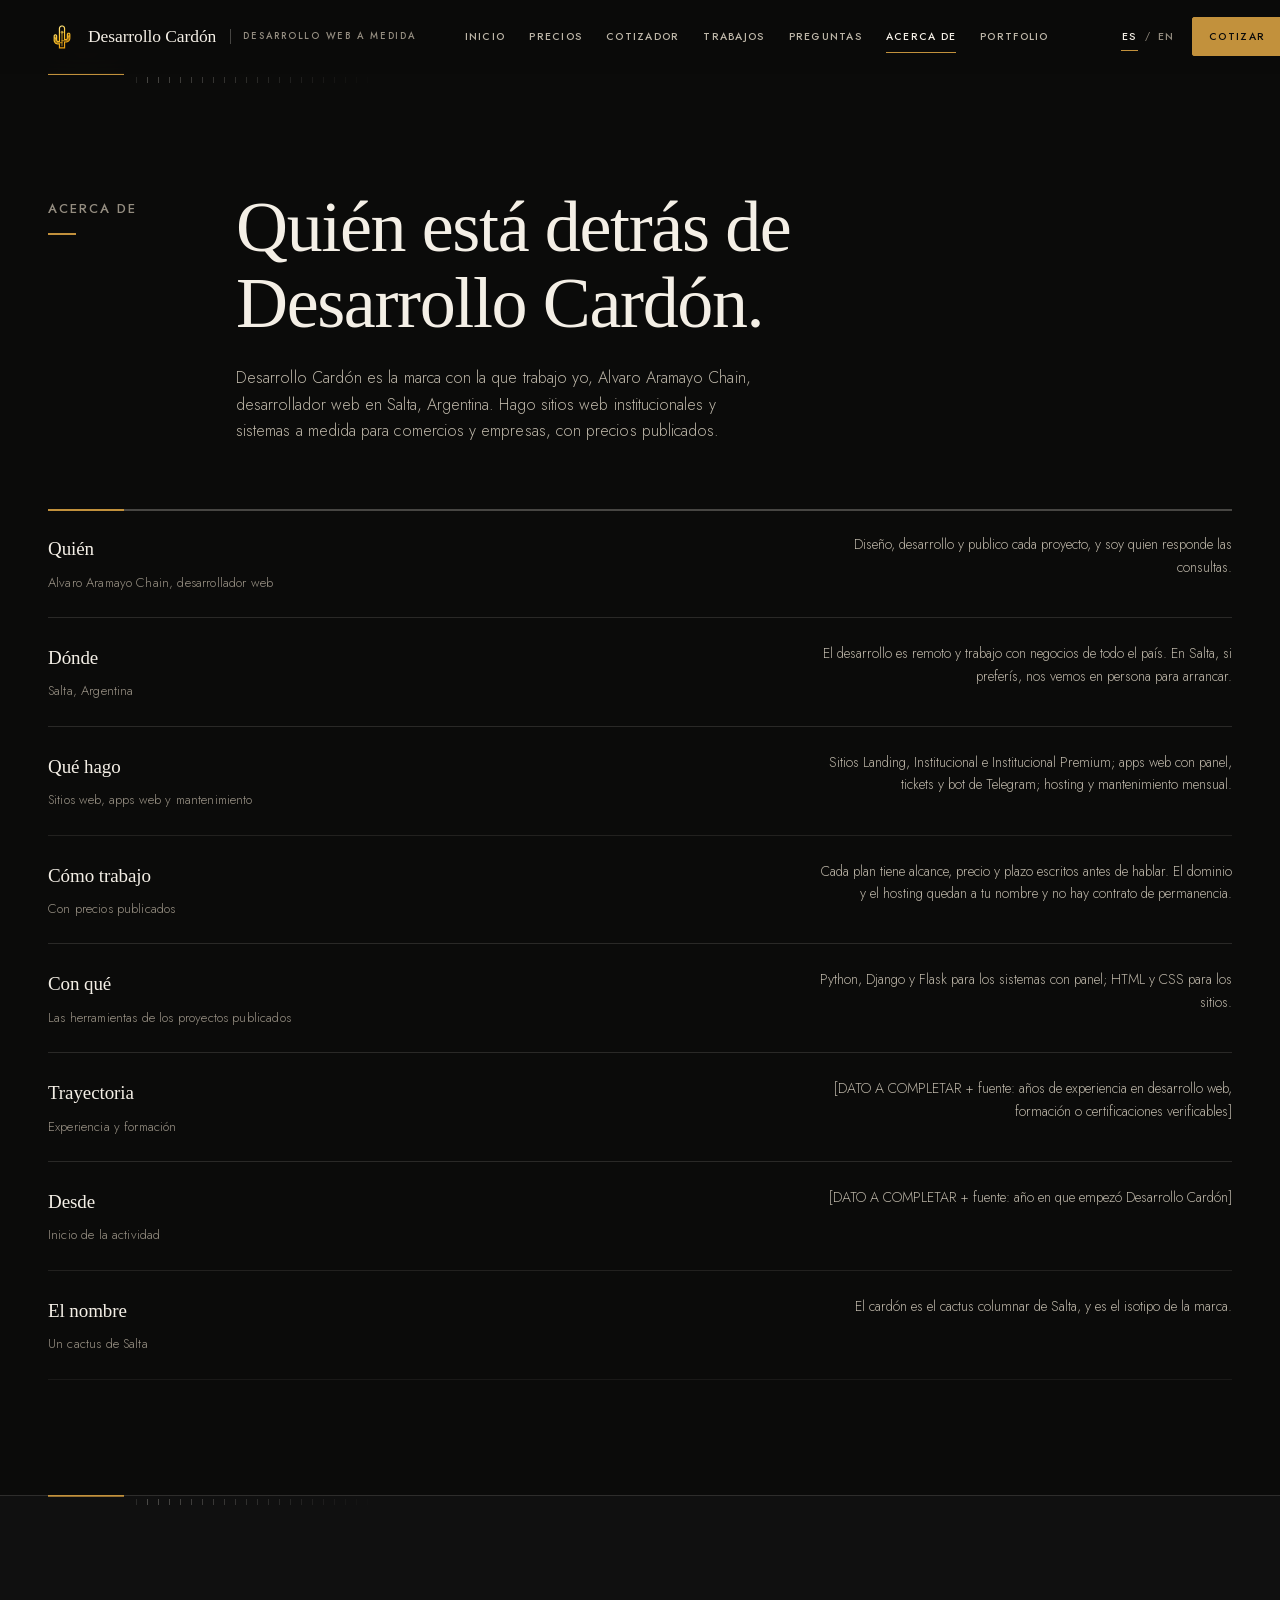
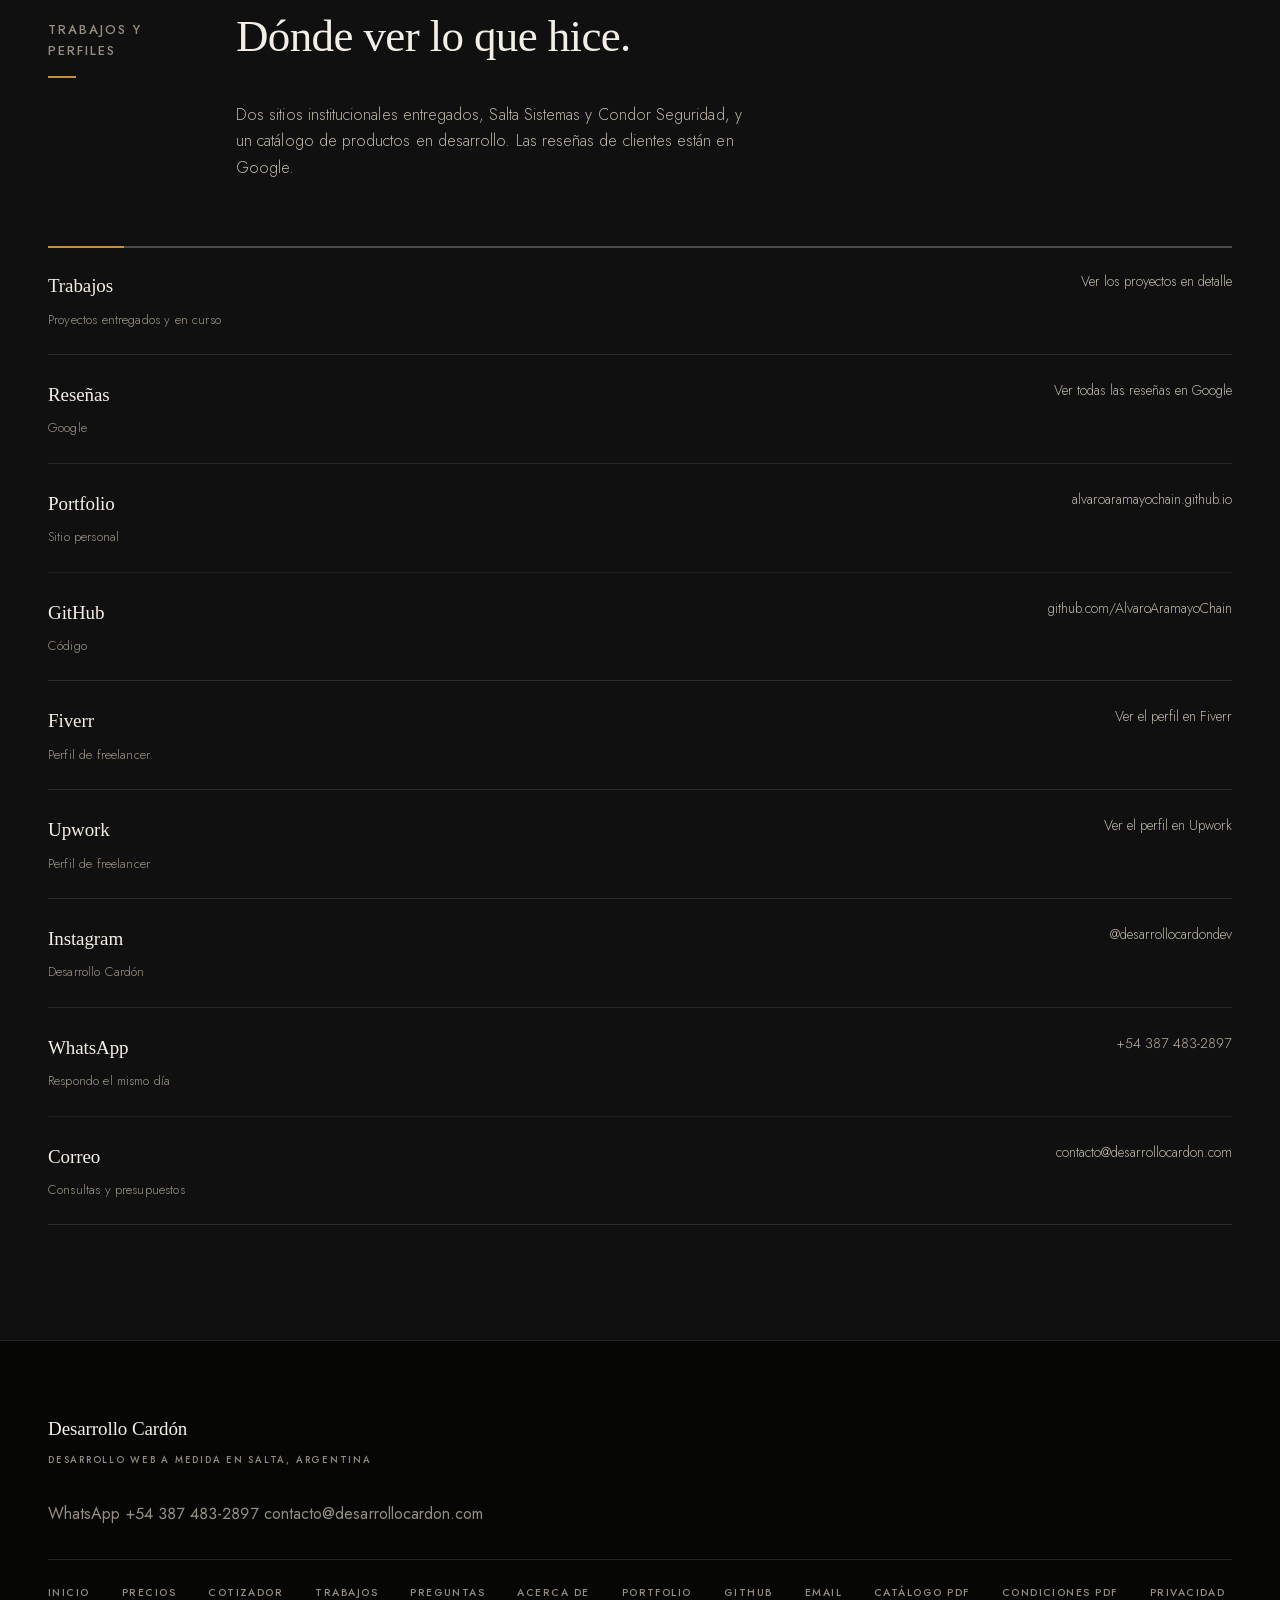
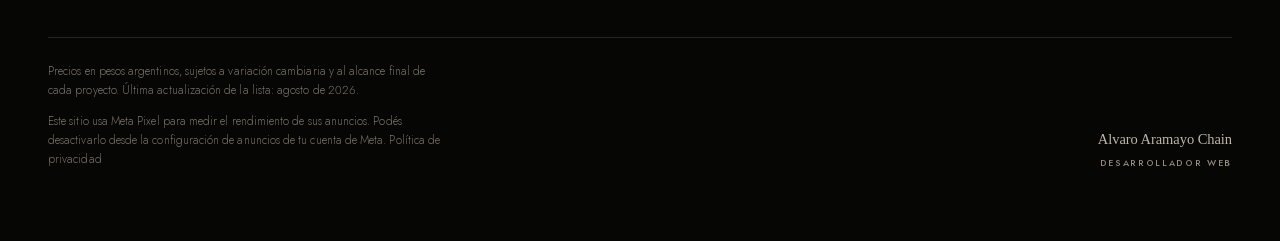
==== acerca/index.html @ fd333932 "Los encabezados de seccion pasan de <header> a <div> Los extractores de contenido suelen descartar <" ====
<!DOCTYPE html>
<html lang="es" class="no-js">
<head>
<meta charset="UTF-8">
<meta name="viewport" content="width=device-width, initial-scale=1.0">
<meta name="theme-color" content="#0B0B0A">

<title>Acerca de Desarrollo Cardón | Alvaro Aramayo Chain</title>
<meta name="description" content="Desarrollo Cardón es la marca de Alvaro Aramayo Chain, desarrollador web en Salta, Argentina: sitios web y sistemas a medida con precios publicados.">
<link rel="canonical" href="https://desarrollocardon.com/acerca/">

<meta property="og:type" content="website">
<meta property="og:locale" content="es_AR">
<meta property="og:site_name" content="Desarrollo Cardón — Desarrollo web a medida">
<meta property="og:title" content="Acerca de Desarrollo Cardón">
<meta property="og:description" content="Quién está detrás de Desarrollo Cardón, dónde trabaja y cómo.">
<meta property="og:url" content="https://desarrollocardon.com/acerca/">
<meta property="og:image" content="https://desarrollocardon.com/assets/og-cover.jpg">
<meta property="og:image:width" content="1200">
<meta property="og:image:height" content="630">
<meta name="twitter:card" content="summary_large_image">
<meta name="twitter:title" content="Acerca de Desarrollo Cardón">
<meta name="twitter:description" content="Quién está detrás de Desarrollo Cardón, dónde trabaja y cómo.">
<meta name="twitter:image" content="https://desarrollocardon.com/assets/og-cover.jpg">

<link rel="icon" href="../assets/logo.svg" type="image/svg+xml">
<link rel="icon" href="../assets/favicon.ico" sizes="32x32">
<link rel="icon" href="../assets/favicon-32.png" sizes="32x32" type="image/png">
<link rel="icon" href="../assets/favicon-16.png" sizes="16x16" type="image/png">
<link rel="apple-touch-icon" href="../assets/apple-touch-icon.png">

<link rel="preload" href="../assets/fonts/jost-var.woff2" as="font" type="font/woff2" crossorigin>
<link rel="stylesheet" href="../styles.css">

<script>
  /* Marca que hay JS ANTES del primer pintado: el CSS de animaciones
     sólo se aplica bajo .js, así que si el JS falla o está bloqueado
     el contenido se ve igual en vez de quedar invisible. */
  document.documentElement.className = 'js';
  setTimeout(function () {
    var h = document.documentElement;
    if (!h.classList.contains('reveal-ready')) h.classList.add('motion-off');
  }, 2500);
</script>

<!-- Meta Pixel. Va debajo del guardia de .js, que tiene que correr
     antes del primer pintado, y con defer para no bloquear el parseo.
     Registra PageView y los eventos del cotizador; el detalle esta en
     assets/metapixel.js. Este si deja cookie propia (_fbp). -->
<script defer src="../assets/metapixel.js"></script>

<!-- Analitica. Va con defer: no bloquea la primera pintada ni cambia el
     orden de i18n.js y script.js, que siguen al final del body. Umami no
     usa cookies ni localStorage; el pixel de Meta, que va arriba, si deja
     una cookie propia. -->
<script defer src="https://cloud.umami.is/script.js" data-website-id="14271b89-4196-429c-a2cd-51047de8d7f0"></script>

<!-- Google tag (gtag.js) -->
<script async src="https://www.googletagmanager.com/gtag/js?id=AW-18130847876"></script>
<script>
  window.dataLayer = window.dataLayer || [];
  function gtag(){dataLayer.push(arguments);}
  gtag('js', new Date());
  gtag('config', 'AW-18130847876');
</script>

<!-- Event snippet for Contacto conversion page -->
<script>
function gtag_report_conversion(url) {
  var callback = function () {
    if (typeof(url) != 'undefined') {
      window.location = url;
    }
  };
  gtag('event', 'conversion', {
      'send_to': 'AW-18130847876/-tq5CPLGzqEdEISRu8VD',
      'event_callback': callback
  });
  return false;
}
</script>

<!-- Conversion "Contacto" de Google Ads en los enlaces de WhatsApp. Todos
     abren en pestana nueva, asi que se registra con un listener delegado
     que no frena la navegacion; cubre tambien los que arma script.js. -->
<script>
  document.addEventListener('click', function (ev) {
    var a = ev.target && ev.target.closest ? ev.target.closest('a[href]') : null;
    if (!a) return;
    var href = (a.getAttribute('href') || '').toLowerCase();
    if (/wa\.me|api\.whatsapp\.com|web\.whatsapp\.com/.test(href)) {
      gtag('event', 'conversion', { 'send_to': 'AW-18130847876/-tq5CPLGzqEdEISRu8VD' });
    }
  }, true);
</script>
</head>
<body>

<a class="skip" href="#contenido">Saltar al contenido</a>
<div class="rule-top" aria-hidden="true"><span id="progressBar"></span></div>

<header class="nav" id="nav">
  <div class="nav-inner">
    <a class="brand" href="../">
      <img class="brand-mark" src="../assets/logo.svg" alt=""
           width="28" height="28" decoding="async">
      Desarrollo Cardón <span class="brand-thin">Desarrollo web a medida</span>
    </a>

    <button type="button" class="nav-toggle" id="navToggle"
            aria-expanded="false" aria-controls="menuPrincipal" aria-label="Menú">
      <span aria-hidden="true"></span><span aria-hidden="true"></span>
    </button>

    <nav class="menu" id="menuPrincipal" aria-label="Navegación principal">
      <a class="menu-b menu-link" href="../">Inicio</a>
      <a class="menu-b menu-link" href="../precios/">Precios</a>
      <a class="menu-b menu-link" href="../cotizador/">Cotizador</a>
      <a class="menu-b menu-link" href="../trabajos/">Trabajos</a>
      <a class="menu-b menu-link" href="../preguntas/">Preguntas</a>
      <a class="menu-b menu-link is-active" href="../acerca/" aria-current="page">Acerca de</a>
      <a class="menu-b menu-link" href="https://alvaroaramayochain.github.io/" target="_blank" rel="noopener">Portfolio</a>
    </nav>

    <div class="nav-end">
      <div class="lang" role="group" aria-label="Idioma">
        <button type="button" class="lang-b" data-lang="es" lang="es">ES</button>
        <span class="lang-sep" aria-hidden="true">/</span>
        <button type="button" class="lang-b" data-lang="en" lang="en">EN</button>
      </div>
      <a class="btn btn-solid btn-sm" href="../cotizador/">Cotizar</a>
    </div>
  </div>
</header>

<main id="contenido">
<section class="band band-first" id="acerca" aria-labelledby="h-acerca">
  <div class="wrap">
    <div class="sec">
      <p class="sec-idx" data-reveal="rise">Acerca de</p>
      <h1 id="h-acerca" class="display" data-reveal="mask">Quién está detrás de Desarrollo Cardón.</h1>
      <p class="sec-note" data-reveal="rise" data-delay="1">
        Desarrollo Cardón es la marca con la que trabajo yo, Alvaro Aramayo Chain, desarrollador
        web en Salta, Argentina. Hago sitios web institucionales y sistemas a medida para comercios
        y empresas, con precios publicados.
      </p>
    </div>

    <dl class="rows cond-rows" data-stagger>
        <div class="row">
          <dt>Quién<span>Alvaro Aramayo Chain, desarrollador web</span></dt>
          <dd class="row-txt">Diseño, desarrollo y publico cada proyecto, y soy quien responde las consultas.</dd>
        </div>
        <div class="row">
          <dt>Dónde<span>Salta, Argentina</span></dt>
          <dd class="row-txt">El desarrollo es remoto y trabajo con negocios de todo el país. En Salta, si preferís, nos vemos en persona para arrancar.</dd>
        </div>
        <div class="row">
          <dt>Qué hago<span>Sitios web, apps web y mantenimiento</span></dt>
          <dd class="row-txt">Sitios Landing, Institucional e Institucional Premium; apps web con panel, tickets y bot de Telegram; hosting y mantenimiento mensual.</dd>
        </div>
        <div class="row">
          <dt>Cómo trabajo<span>Con precios publicados</span></dt>
          <dd class="row-txt">Cada plan tiene alcance, precio y plazo escritos antes de hablar. El dominio y el hosting quedan a tu nombre y no hay contrato de permanencia.</dd>
        </div>
        <div class="row">
          <dt>Con qué<span>Las herramientas de los proyectos publicados</span></dt>
          <dd class="row-txt">Python, Django y Flask para los sistemas con panel; HTML y CSS para los sitios.</dd>
        </div>
        <div class="row">
          <dt>Trayectoria<span>Experiencia y formación</span></dt>
          <dd class="row-txt">[DATO A COMPLETAR + fuente: años de experiencia en desarrollo web, formación o certificaciones verificables]</dd>
        </div>
        <div class="row">
          <dt>Desde<span>Inicio de la actividad</span></dt>
          <dd class="row-txt">[DATO A COMPLETAR + fuente: año en que empezó Desarrollo Cardón]</dd>
        </div>
        <div class="row">
          <dt>El nombre<span>Un cactus de Salta</span></dt>
          <dd class="row-txt">El cardón es el cactus columnar de Salta, y es el isotipo de la marca.</dd>
        </div>
    </dl>
  </div>
</section><section class="band band-soft" id="perfiles" aria-labelledby="h-perfiles">
  <div class="wrap">
    <div class="sec">
      <p class="sec-idx" data-reveal="rise">Trabajos y perfiles</p>
      <h2 id="h-perfiles" class="display-2" data-reveal="mask">Dónde ver lo que hice.</h2>
      <p class="sec-note" data-reveal="rise" data-delay="1">
        Dos sitios institucionales entregados, Salta Sistemas y Condor Seguridad, y un catálogo de
        productos en desarrollo. Las reseñas de clientes están en Google.
      </p>
    </div>

    <dl class="rows cond-rows" data-stagger>
        <div class="row">
          <dt>Trabajos<span>Proyectos entregados y en curso</span></dt>
          <dd class="row-txt"><a href="../trabajos/">Ver los proyectos en detalle</a></dd>
        </div>
        <div class="row">
          <dt>Reseñas<span>Google</span></dt>
          <dd class="row-txt"><a href="https://g.page/r/CV3smKA670ODEAI/review" target="_blank" rel="noopener" data-umami-event="resenas-google">Ver todas las reseñas en Google</a></dd>
        </div>
        <div class="row">
          <dt>Portfolio<span>Sitio personal</span></dt>
          <dd class="row-txt"><a href="https://alvaroaramayochain.github.io/" target="_blank" rel="noopener">alvaroaramayochain.github.io</a></dd>
        </div>
        <div class="row">
          <dt>GitHub<span>Código</span></dt>
          <dd class="row-txt"><a href="https://github.com/AlvaroAramayoChain" target="_blank" rel="noopener">github.com/AlvaroAramayoChain</a></dd>
        </div>
        <div class="row">
          <dt>Fiverr<span>Perfil de freelancer</span></dt>
          <dd class="row-txt"><a href="https://www.fiverr.com/s/2ppgq6L" target="_blank" rel="noopener">Ver el perfil en Fiverr</a></dd>
        </div>
        <div class="row">
          <dt>Upwork<span>Perfil de freelancer</span></dt>
          <dd class="row-txt"><a href="https://www.upwork.com/freelancers/~011c5f37c58d8a6f0a" target="_blank" rel="noopener">Ver el perfil en Upwork</a></dd>
        </div>
        <div class="row">
          <dt>Instagram<span>Desarrollo Cardón</span></dt>
          <dd class="row-txt"><a href="https://www.instagram.com/desarrollocardondev/" target="_blank" rel="noopener">@desarrollocardondev</a></dd>
        </div>
        <div class="row">
          <dt>WhatsApp<span>Respondo el mismo día</span></dt>
          <dd class="row-txt"><a href="https://wa.me/543874832897?text=Hola%21%20Quiero%20consultar%20por%20un%20sitio%20web" target="_blank" rel="noopener" data-wa-en="Hi! I'd like to enquire about a website" data-umami-event="whatsapp">+54 387 483-2897</a></dd>
        </div>
        <div class="row">
          <dt>Correo<span>Consultas y presupuestos</span></dt>
          <dd class="row-txt"><a href="mailto:contacto@desarrollocardon.com?subject=Consulta%20por%20servicios%20web" data-mail-en="Enquiry about web services">contacto@desarrollocardon.com</a></dd>
        </div>
    </dl>
  </div>
</section>
</main>

<a class="wafab" id="waFab" href="https://wa.me/543874832897?text=Hola%21%20Quiero%20consultar%20por%20un%20sitio%20web"
   target="_blank" rel="noopener" aria-label="Escribirme por WhatsApp" data-wa-en="Hi! I'd like to enquire about a website" data-umami-event="whatsapp">
  <svg viewBox="0 0 24 24" aria-hidden="true"><path d="M12 2a10 10 0 0 0-8.6 15.1L2 22l5-1.3A10 10 0 1 0 12 2zm5.3 14.1c-.2.6-1.3 1.2-1.8 1.2-.5.1-1 .1-1.7-.1-.4-.1-.9-.3-1.5-.6-2.6-1.2-4.3-3.9-4.5-4.1-.1-.2-1-1.4-1-2.6s.6-1.8.9-2.1c.2-.2.5-.3.7-.3h.5c.2 0 .4 0 .6.5l.8 1.9c.1.2.1.4 0 .6l-.3.5-.4.4c-.1.1-.3.3-.1.6.1.3.6 1.1 1.4 1.8 1 .9 1.8 1.1 2 1.2.3.1.4.1.6-.1l.8-1c.2-.2.4-.2.6-.1l1.8.9c.2.1.4.2.5.3s.1.6-.1 1.2z"/></svg>
  <span>WhatsApp</span>
</a>

<footer>
  <div class="wrap foot-in">
    <p class="foot-name">Desarrollo Cardón<span>Desarrollo web a medida en Salta, Argentina</span></p>
    <p class="foot-contact">
      <a href="https://wa.me/543874832897?text=Hola%21%20Quiero%20consultar%20por%20un%20sitio%20web" target="_blank" rel="noopener" data-wa-en="Hi! I'd like to enquire about a website" data-umami-event="whatsapp">WhatsApp +54 387 483-2897</a>
      <a href="mailto:contacto@desarrollocardon.com?subject=Consulta%20por%20servicios%20web" data-mail-en="Enquiry about web services">contacto@desarrollocardon.com</a>
    </p>
    <nav class="foot-links" aria-label="Enlaces">
      <a href="../">Inicio</a>
      <a href="../precios/">Precios</a>
      <a href="../cotizador/">Cotizador</a>
      <a href="../trabajos/">Trabajos</a>
      <a href="../preguntas/">Preguntas</a>
      <a href="../acerca/">Acerca de</a>
      <a href="https://alvaroaramayochain.github.io/" target="_blank" rel="noopener">Portfolio</a>
      <a href="https://github.com/AlvaroAramayoChain" target="_blank" rel="noopener">GitHub</a>
      <a href="mailto:contacto@desarrollocardon.com?subject=Consulta%20por%20servicios%20web" data-mail-en="Enquiry about web services">Email</a>
      <a href="../catalogo.pdf" target="_blank" rel="noopener" data-umami-event="catalogo-pdf">Catálogo PDF</a>
      <a href="../condiciones.pdf" target="_blank" rel="noopener" data-umami-event="condiciones-pdf">Condiciones PDF</a>
      <a href="../privacidad/">Privacidad</a>
    </nav>
    <div class="foot-end">
      <div class="foot-fine">
        <p class="foot-legal">Precios en pesos argentinos, sujetos a variación cambiaria y al alcance final de cada proyecto. Última actualización de la lista: agosto de 2026.</p>
        <p class="foot-legal foot-priv">Este sitio usa Meta Pixel para medir el rendimiento de sus anuncios. Podés desactivarlo desde la configuración de anuncios de tu cuenta de Meta. <a href="../privacidad/">Política de privacidad</a></p>
      </div>
      <p class="foot-by">Alvaro Aramayo Chain<span>Desarrollador web</span></p>
    </div>
  </div>
</footer>

<script src="../assets/i18n.js"></script>
<script src="../script.js" defer></script>

<script type="application/ld+json">
{
  "@context": "https://schema.org",
  "@graph": [
    {
      "@type": "AboutPage",
      "@id": "https://desarrollocardon.com/acerca/#pagina",
      "url": "https://desarrollocardon.com/acerca/",
      "name": "Acerca de Desarrollo Cardón",
      "inLanguage": "es-AR",
      "isPartOf": {
        "@id": "https://desarrollocardon.com/#sitio"
      },
      "about": {
        "@id": "https://desarrollocardon.com/#negocio"
      },
      "mainEntity": {
        "@id": "https://desarrollocardon.com/acerca/#alvaro"
      },
      "datePublished": "2026-10-22",
      "dateModified": "2026-10-22"
    },
    {
      "@type": "Person",
      "@id": "https://desarrollocardon.com/acerca/#alvaro",
      "name": "Alvaro Aramayo Chain",
      "jobTitle": "Desarrollador web",
      "url": "https://desarrollocardon.com/acerca/",
      "worksFor": {
        "@id": "https://desarrollocardon.com/#negocio"
      },
      "knowsAbout": [
        "Desarrollo web",
        "Sitios web institucionales",
        "Aplicaciones web",
        "Python",
        "Django",
        "Flask"
      ],
      "sameAs": [
        "https://alvaroaramayochain.github.io/",
        "https://github.com/AlvaroAramayoChain",
        "https://www.fiverr.com/s/2ppgq6L",
        "https://www.upwork.com/freelancers/~011c5f37c58d8a6f0a"
      ]
    }
  ]
}
</script>
</body>
</html>
---- styles.css ----
/* ===========================================================
   ALVARO ARAMAYO CHAIN — Desarrollo web
   Dirección de diseño: ÍNDICE

   El negocio vende una sola cosa que nadie más ofrece: los precios
   están publicados. El diseño existe para que eso se vea antes de
   leerlo. De ahí sale todo el sistema:

   · TINTA Y LATÓN. Carbón cálido de base, texto hueso (nunca blanco
     puro: el blanco puro sobre negro es la firma de la plantilla) y
     un solo acento de latón. El latón dice valor, moneda, oficio.
   · DOS FAMILIAS. Serif old-style para titulares y nombres de plan;
     Jost geométrica para interfaz y para TODOS los números. El
     contraste entre las dos es la identidad, no un adorno.
   · RIEL AL MARGEN. Los rótulos numerados salen de la columna de
     texto y viven en un margen propio. Composición editorial
     asimétrica, no bloques centrados.
   · REGLA GRADUADA. Cada sección abre con una barra de latón y
     marcas de medición. Es el motivo de la casa y significa algo:
     medido, publicado, sin adivinanzas.
   · FILETES DE 1px COMO MATERIAL. Radio de 2px. Sin vidrio, sin
     glows, sin manchas de degradado. Es un índice, no una burbuja.
   =========================================================== */

/* ---------- TIPOGRAFÍA AUTOALOJADA ----------
   Jost va primero, antes que Century Gothic: es la única forma de que
   todos vean lo mismo. Un archivo variable de 27 KB, sin recursos
   externos: el sitio no depende de nadie. */
@font-face{
  font-family:'Jost';
  src:url('assets/fonts/jost-var.woff2') format('woff2-variations'),
      url('assets/fonts/jost-var.woff2') format('woff2');
  font-weight:300 700;
  font-style:normal;
  font-display:swap;
}

/* ---------- TOKENS ---------- */
:root{
  /* superficies: carbón cálido en capas. La profundidad sale del
     valor, nunca de un degradado decorativo */
  --ink:       #0B0B0A;
  --ink-2:     #101010;   /* banda apenas levantada */
  --ink-3:     #060605;   /* banda hundida */
  --surface:   #151514;   /* panel */
  --surface-2: #1E1E1C;   /* panel en estado activo */

  /* texto: hueso, no blanco. Es la decisión de color más importante
     del sitio y la que más lo aleja de una plantilla */
  --bone:      #F4EFE6;
  --bone-2:    #BDB6A8;
  --bone-3:    #948D80;   /* rótulos */

  /* filetes: hueso a baja opacidad. Son el material del sitio */
  --line:      rgba(244,239,230,.13);
  --line-2:    rgba(244,239,230,.26);
  --line-3:    rgba(244,239,230,.46);
  --line-full: rgba(244,239,230,.88);

  /* latón: aparece poco y siempre informa. Nunca rellena una sección */
  --brass:     #C2913C;
  --brass-hi:  #E7C179;   /* sobre tinta, para texto chico */
  --brass-dp:  #7E5C1F;
  --brass-wash:rgba(194,145,60,.075);
  --on-brass:  #0B0B0A;   /* el botón primario lleva texto de tinta */

  /* estados */
  --ok:        #6E9C63;
  --warn:      #C09140;

  /* dos familias y nada más.
     Serif old-style: Iowan y Palatino cubren Mac y Windows, Georgia
     cubre el resto. Todas son de proporción humanista y ninguna
     necesita descargarse. */
  --serif:'Iowan Old Style','Palatino Linotype',Palatino,'Book Antiqua',
          Georgia,'Times New Roman',serif;
  --sans:'Jost','Century Gothic','URW Gothic',system-ui,-apple-system,
         'Segoe UI',sans-serif;
  /* tercera familia, de uso unico: la columna de codigo del hero. El codigo
     escrito en una geometrica no se lee como codigo y no alinea. */
  --mono:ui-monospace,'SF Mono','Cascadia Mono','Segoe UI Mono',Consolas,
         'Liberation Mono',Menlo,monospace;

  /* ritmo vertical */
  --s1:4px;  --s2:8px;  --s3:12px; --s4:16px;
  --s5:24px; --s6:32px; --s7:48px; --s8:72px;
  --s9:104px; --s10:140px;

  --r:2px;
  --pad:28px;
  --maxw:1240px;
  --rail:168px;           /* el margen numerado */

  --t-fast:.16s;
  --t-mid:.34s;
  --t-slow:.7s;
  --ease:cubic-bezier(.22,.68,.28,1);
  --ease-out:cubic-bezier(.16,1,.3,1);
}

*{box-sizing:border-box;}
html{
  scroll-behavior:smooth;scroll-padding-top:96px;
  background:var(--ink);
  -webkit-text-size-adjust:100%;
}
body{
  margin:0;background:var(--ink);color:var(--bone-2);
  font-family:var(--sans);
  font-size:16px;line-height:1.65;font-weight:400;
  letter-spacing:.004em;
  -webkit-font-smoothing:antialiased;-moz-osx-font-smoothing:grayscale;
  overflow-x:hidden;
  font-variant-numeric:tabular-nums;
}
h1,h2,h3{margin:0;font-weight:400;color:var(--bone);}
p{margin:0;}
ul,ol,dl,dd{margin:0;padding:0;}
li{list-style:none;}
a{color:inherit;text-decoration:none;}
button{font:inherit;color:inherit;background:none;border:0;cursor:pointer;}
fieldset{border:0;margin:0;padding:0;min-width:0;}
::selection{background:var(--brass);color:var(--on-brass);}

.wrap{max-width:var(--maxw);margin:0 auto;padding:0 var(--pad);}
.sr-only{
  position:absolute;width:1px;height:1px;padding:0;margin:-1px;
  overflow:hidden;clip:rect(0 0 0 0);white-space:nowrap;border:0;
}
.skip{
  position:absolute;left:-999px;top:0;z-index:200;
  background:var(--brass);color:var(--on-brass);
  padding:13px 20px;font-weight:500;
  font-size:12px;letter-spacing:.09em;text-transform:uppercase;
}
.skip:focus{left:8px;top:8px;}

/* ===========================================================
   ESCALA TIPOGRÁFICA
   Los titulares son serif: es lo primero que separa este sitio de
   una landing armada con componentes. Los números son geométricos
   y tabulares, porque los números acá son el producto.
   =========================================================== */
.display,.display-2{
  font-family:var(--serif);
  font-weight:400;color:var(--bone);
  text-wrap:balance;
}
.display{
  font-size:clamp(35px,5.9vw,72px);
  line-height:1.05;letter-spacing:-.019em;
}
.display-2{
  font-size:clamp(26px,3.7vw,45px);
  line-height:1.12;letter-spacing:-.014em;
}
.lead{
  font-weight:300;
  font-size:clamp(16.5px,1.35vw,19.5px);
  line-height:1.62;letter-spacing:.004em;
  color:var(--bone-2);
}

/* rótulo de índice: versalitas espaciadas en la geométrica. Etiqueta,
   nunca decora. Es la voz técnica que equilibra los titulares serif */
.eyebrow,.sec-idx,.ficha-cap,.quote-cap,.work-kind,.qbar-t{
  font-family:var(--sans);
  font-size:10.5px;font-weight:500;
  letter-spacing:.18em;text-transform:uppercase;
  color:var(--bone-3);
}

.num,.opt-p,.quote-total,.quote-usd,.row dd,.ficha-list b,.plan-meta b{
  font-family:var(--sans);
  font-variant-numeric:tabular-nums;
  font-feature-settings:'tnum' 1;
}

/* ---------- HILO DE PROGRESO ----------
   2px de latón arriba. Información de posición, no adorno. */
.rule-top{position:fixed;inset:0 0 auto;height:2px;z-index:90;pointer-events:none;}
/* la barra avanza con scaleX y no con width: cambiar el ancho recalcula
   layout en cada cuadro del scroll, escalar no */
.rule-top span{
  display:block;height:100%;width:100%;background:var(--brass);
  transform:scaleX(0);transform-origin:left center;will-change:transform;
}

/* ===========================================================
   NAV
   =========================================================== */
.nav{
  position:sticky;top:0;z-index:80;
  background:color-mix(in srgb,var(--ink) 84%,transparent);
  -webkit-backdrop-filter:blur(16px) saturate(1.15);
  backdrop-filter:blur(16px) saturate(1.15);
  border-bottom:1px solid transparent;
  transition:border-color var(--t-mid) var(--ease),background var(--t-mid);
}
@supports not (backdrop-filter:blur(1px)){ .nav{background:var(--ink);} }
.nav.is-stuck{
  border-bottom-color:var(--line);
  background:color-mix(in srgb,var(--ink) 97%,transparent);
}
.nav-inner{
  max-width:var(--maxw);margin:0 auto;padding:16px var(--pad);
  display:flex;align-items:center;gap:var(--s7);
}

/* el logotipo: nombre en serif, oficio en versalitas, separados por
   un filete. Un lockup, no un texto suelto */
.brand{
  display:inline-flex;align-items:center;gap:12px;
  font-family:var(--serif);
  font-size:17.5px;font-weight:400;letter-spacing:-.005em;color:var(--bone);
  white-space:nowrap;
}
/* La marca es el cardón: un archivo SVG, no una forma dibujada en CSS.
   Va la variante sólida del kit y no el isotipo completo, porque el isotipo
   tiene trazo fino y un </> en la base que a este tamaño se vuelven ruido;
   el propio manual pide 48px mínimos para esa versión.
   El amarillo del logo se respeta tal cual: es la marca, y la paleta del
   sitio no se toca. Por eso el hover no le cambia el color, sólo lo levanta
   apenas, que es lo que se puede hacer sin adulterar el gradiente. */
.brand-mark{
  width:28px;height:28px;flex:none;display:block;
  transition:transform var(--t-mid) var(--ease),filter var(--t-mid);
}
.brand:hover .brand-mark{filter:brightness(1.08);transform:translateY(-1px);}
.brand-thin{
  font-family:var(--sans);font-weight:500;
  font-size:9.5px;letter-spacing:.185em;text-transform:uppercase;
  color:var(--bone-3);
  border-left:1px solid var(--line-2);
  padding-left:12px;margin-left:2px;
  transition:color var(--t-fast);
}
.brand:hover .brand-thin{color:var(--bone-2);}

.nav-end{display:flex;align-items:center;gap:var(--s5);margin-left:var(--s5);}
.link-out{
  display:inline-flex;align-items:center;gap:7px;
  font-size:10.5px;font-weight:500;letter-spacing:.14em;text-transform:uppercase;
  color:var(--bone-3);transition:color var(--t-fast);
}
.link-out svg{width:11px;height:11px;fill:none;stroke:currentColor;stroke-width:1.6;
  stroke-linecap:round;stroke-linejoin:round;transition:transform var(--t-mid) var(--ease);}
.link-out:hover{color:var(--bone);}
.link-out:hover svg{transform:translate(2px,-2px);}

/* ---------- IDIOMA ---------- */
.lang{display:inline-flex;align-items:center;gap:7px;}
.lang-b{
  font-size:10.5px;font-weight:500;letter-spacing:.15em;
  color:var(--bone-3);padding:5px 1px;
  border-bottom:1px solid transparent;
  transition:color var(--t-fast),border-color var(--t-fast);
}
.lang-b:hover{color:var(--bone);}
.lang-b.on{color:var(--bone);border-bottom-color:var(--brass);}
.lang-sep{color:var(--bone-3);font-size:10px;}

/* ===========================================================
   MENÚ PRINCIPAL
   Seis destinos en una sola fila, sin desplegables. Versalitas
   espaciadas y un filete de latón que se dibuja al pasar el mouse; la
   página actual lo lleva puesto. No hay nada que abrir ni cerrar: cada
   elemento del menú es un destino real, y se llega en un clic.
   =========================================================== */
.menu{display:flex;align-items:center;gap:var(--s6);margin-left:auto;}
.menu-b{
  display:inline-flex;align-items:center;
  font-size:11px;font-weight:500;letter-spacing:.15em;text-transform:uppercase;
  color:var(--bone-2);
  padding:12px 0;white-space:nowrap;position:relative;
  transition:color var(--t-fast);
}
.menu-b::after{
  content:"";position:absolute;left:0;right:0;bottom:4px;height:1px;
  background:var(--brass);transform:scaleX(0);transform-origin:right;
  transition:transform var(--t-mid) var(--ease);
}
.menu-b:hover,.menu-link.is-active{color:var(--bone);}
.menu-b:hover::after,.menu-link.is-active::after{
  transform:scaleX(1);transform-origin:left;
}

/* botón de menú angosto: dos filetes, no un ícono genérico */
.nav-toggle{display:none;width:34px;height:34px;position:relative;margin-left:auto;}
.nav-toggle span{
  position:absolute;left:6px;width:22px;height:1.5px;background:var(--bone);
  transition:transform var(--t-mid) var(--ease),opacity var(--t-fast);
}
.nav-toggle span:first-child{top:13px;}
.nav-toggle span:last-child{top:20px;}
.nav-toggle[aria-expanded="true"] span:first-child{transform:translateY(3.5px) rotate(45deg);}
.nav-toggle[aria-expanded="true"] span:last-child{transform:translateY(-3.5px) rotate(-45deg);}

/* ===========================================================
   BOTONES
   Versalitas espaciadas, radio de 2px. El movimiento es de color y
   de relleno, nunca de escala: escalar un botón al pasar el mouse es
   el gesto que delata una plantilla.
   =========================================================== */
.btn{
  display:inline-flex;align-items:center;justify-content:center;gap:11px;
  padding:16px 26px;border-radius:var(--r);
  font-family:var(--sans);
  font-size:11.5px;font-weight:500;letter-spacing:.14em;text-transform:uppercase;
  white-space:nowrap;
  border:1px solid transparent;position:relative;isolation:isolate;
  transition:background var(--t-mid) var(--ease),color var(--t-fast),
             border-color var(--t-mid) var(--ease),box-shadow var(--t-mid) var(--ease);
}
.btn-sm{padding:10px 16px;font-size:10.5px;letter-spacing:.13em;}
.btn-full{width:100%;}

/* primario: latón lleno con texto de tinta. Es el único elemento
   completamente relleno del sitio, y por eso se ve desde lejos */
.btn-gold{background:var(--brass);color:var(--on-brass);border-color:var(--brass);}
.btn-gold:hover{
  background:var(--brass-hi);border-color:var(--brass-hi);
  box-shadow:0 12px 34px -18px var(--brass);
}
/* secundario: sólo filete. El relleno entra desde abajo */
.btn-line{border-color:var(--line-3);color:var(--bone);overflow:hidden;}
.btn-line::before{
  content:"";position:absolute;inset:0;z-index:-1;
  background:rgba(244,239,230,.06);
  transform:translateY(101%);
  transition:transform var(--t-mid) var(--ease-out);
}
.btn-line:hover{border-color:var(--bone-3);}
.btn-line:hover::before{transform:none;}
/* el de la nav: latón chico, siempre presente pero sin gritar */
.btn-solid{background:var(--brass);color:var(--on-brass);border-color:var(--brass);}
.btn-solid:hover{background:var(--brass-hi);border-color:var(--brass-hi);}

.ico-down,.ico-out{width:14px;height:14px;fill:none;stroke:currentColor;stroke-width:1.8;
  stroke-linecap:round;stroke-linejoin:round;transition:transform var(--t-mid) var(--ease);}
.btn:hover .ico-down{transform:translateY(3px);}
.btn:hover .ico-out{transform:translateX(3px);}

/* ===========================================================
   LA REGLA GRADUADA
   El motivo de la casa. Cada sección abre con una barra de latón
   corta seguida de marcas de medición que se apagan. No es un
   adorno: dice medido, publicado, sin adivinanzas. Se traza al
   entrar en pantalla y se queda quieta.
   =========================================================== */
.band,.close,.shot,.page-head{position:relative;}

.band::before,.close::before,.shot::before,.page-head::before{
  content:"";position:absolute;top:-1px;left:50%;
  transform:translateX(-50%);
  width:min(100% - var(--pad) * 2,var(--maxw) - var(--pad) * 2);
  height:2px;pointer-events:none;z-index:2;
  background:var(--brass);
  clip-path:inset(0 calc(100% - 76px) 0 0);
  transition:clip-path 1.05s var(--ease-out);
}
/* sin JS la barra ya está trazada; con JS arranca en cero y se dibuja */
.js .band::before,.js .close::before,.js .shot::before,.js .page-head::before{
  clip-path:inset(0 100% 0 0);
}
.js .band.is-seen::before,.js .close.is-seen::before,
.js .shot.is-seen::before,.js .page-head.is-seen::before{
  clip-path:inset(0 calc(100% - 76px) 0 0);
}

/* las marcas de medición continúan la barra y se desvanecen.
   .shot usa su ::after para el escrito sobre la foto, así que no las lleva */
.band::after,.close::after,.page-head::after{
  content:"";position:absolute;top:3px;left:50%;
  transform:translateX(-50%);
  width:min(100% - var(--pad) * 2,var(--maxw) - var(--pad) * 2);
  height:6px;pointer-events:none;z-index:2;
  background:repeating-linear-gradient(90deg,var(--line-2) 0 1px,transparent 1px 11px);
  -webkit-mask-image:linear-gradient(90deg,transparent 0 84px,#000 94px,transparent 330px);
  mask-image:linear-gradient(90deg,transparent 0 84px,#000 94px,transparent 330px);
  transition:opacity .85s var(--ease-out) .35s;
}
.js .band::after,.js .close::after,.js .page-head::after{opacity:0;}
.js .band.is-seen::after,.js .close.is-seen::after,.js .page-head.is-seen::after{opacity:1;}

/* ===========================================================
   HERO
   Titular serif grande contra mucho aire, y el rótulo de estado
   corrido al margen. La primera pantalla no explica: afirma.
   =========================================================== */
.hero{
  position:relative;isolation:isolate;overflow:hidden;
  padding:clamp(56px,8vw,104px) 0 clamp(44px,5vw,72px);
}
/* la columna de contenido sigue midiendo lo mismo que el resto del sitio;
   lo que cambia es que la seccion ahora va a ancho completo para que la
   foto sangre de borde a borde */
.hero-in{max-width:var(--maxw);margin:0 auto;padding:0 var(--pad);position:relative;}
.hero-bg{position:absolute;inset:0;z-index:-2;}
.hero-bg img{
  width:100%;height:100%;object-fit:cover;object-position:center;display:block;
  filter:brightness(.95) contrast(1.02) saturate(.88) hue-rotate(-4deg);
}
.hero::after{
  content:"";position:absolute;inset:0;z-index:-1;pointer-events:none;
  background:
    /* la foto emerge desde la nav y se apaga al pie, en vez de arrancar
       y cortarse con dos costuras horizontales */
    linear-gradient(180deg,var(--ink) 0%,rgba(11,11,10,.58) 11%,
                    rgba(11,11,10,0) 32%,rgba(11,11,10,0) 60%,
                    rgba(11,11,10,.52) 100%),
    /* placa en diagonal: el titular vive arriba a la izquierda y la
       diagonal dorada de la foto entra por abajo a la derecha, asi que
       casi no se pisan */
    linear-gradient(112deg,rgba(11,11,10,.93) 0%,rgba(11,11,10,.74) 38%,
                    rgba(11,11,10,.30) 66%,rgba(11,11,10,.10) 100%);
}
.hero-say{position:relative;}
/* flex y no inline-flex: en inline-flex la caja se dimensiona a su contenido,
   y el texto largo del rotulo estiraba el documento mas alla de la pantalla
   del celular. Como flex queda atada al ancho del contenedor y el texto parte. */
.eyebrow{display:flex;align-items:flex-start;gap:11px;margin-bottom:var(--s5);}

/* ---------- COLUMNA DE CÓDIGO ----------
   Ocupa el margen del hero, donde antes iba el rótulo de estado: es "el
   costado izquierdo del titular". Se escribe y se borra sola.
   Es la única animación en bucle del sitio, y va en contra de la regla de
   la casa a pedido expreso. Para que no cheapee el conjunto se la mantiene
   chica, en tono bajo y en el margen: acompaña al titular, no le compite.
   Con prefers-reduced-motion queda un bloque fijo, sin movimiento. */
.hero-code{
  font-family:var(--mono);
  font-size:10px;line-height:2.05;letter-spacing:0;
  color:var(--bone-3);
  white-space:pre;
  margin-bottom:var(--s5);
}
/* la caja reserva sus cuatro filas: al escribirse y borrarse no empuja
   al titular ni un pixel */
.js .hero-code{min-height:calc(4 * 2.05em);}
.hero-code .cl{display:block;min-height:1em;opacity:.6;}
.hero-code .cl.activa{opacity:1;color:var(--bone-2);}
.hero-code .cl.activa::after{
  content:"";display:inline-block;
  width:.5em;height:1.05em;vertical-align:-.2em;margin-left:1px;
  background:var(--brass);
  animation:cursor 1.05s steps(1) infinite;
}
@keyframes cursor{50%{opacity:0;}}
.hero .display{max-width:20ch;}
.lead{margin-top:var(--s5);max-width:49ch;}
.hero-actions{margin-top:var(--s7);display:flex;gap:var(--s3);flex-wrap:wrap;}

/* ---------- FRANJA DE GARANTÍAS ----------
   Una tabla de especificación numerada, no tres columnas con íconos.
   Los números salen de un contador: no hay texto de más en el HTML. */
.hero-band{
  position:relative;
  margin-top:clamp(52px,7vw,88px);
  padding-top:var(--s3);
  border-top:1px solid var(--line-2);
  counter-reset:hb;
  display:grid;grid-template-columns:1fr;
}
.hero-band::before{
  content:"";position:absolute;top:2px;left:0;width:100%;height:6px;pointer-events:none;
  background:repeating-linear-gradient(90deg,var(--line-2) 0 1px,transparent 1px 11px);
  -webkit-mask-image:linear-gradient(90deg,#000,transparent 250px);
  mask-image:linear-gradient(90deg,#000,transparent 250px);
}
/* Es la primera lectura despues del titular, asi que sube un escalon. Escala
   con clamp de 360 a 1440 en vez de un valor fijo, y el interlineado baja de
   1,65 a 1,45: al crecer el cuerpo, la misma proporcion de antes deja las
   lineas demasiado sueltas. El numero acompana en proporcion, si no queda
   chico al lado del texto. */
.hero-band li{
  counter-increment:hb;position:relative;
  padding:16px 0 16px 36px;
  border-bottom:1px solid var(--line);
  /* La pendiente esta calculada para ir de 14,5px a 360 hasta 17px a 1440:
     con un vw pelado no empieza a crecer hasta pasados los 1300 y se queda
     en el minimo justo en los anchos de notebook, que son los mas comunes. */
  font-size:clamp(14.5px,13.7px + .23vw,17px);
  line-height:1.5;letter-spacing:.008em;color:var(--bone-2);
}
.hero-band li::before{
  content:counter(hb,decimal-leading-zero);
  position:absolute;left:0;top:19px;
  font-family:var(--sans);
  font-size:clamp(10.5px,10px + .14vw,12px);
  font-weight:500;letter-spacing:.12em;color:var(--brass);
}
@media (min-width:860px){
  .hero-band{grid-template-columns:repeat(4,1fr);column-gap:var(--s6);}
  .hero-band li{padding:22px 0 0;border-bottom:0;}
  .hero-band li::before{position:static;display:block;margin-bottom:10px;}
}

/* ---------- EL RIEL: rótulos numerados al margen ----------
   A partir de 1024 los rótulos salen de la columna de texto y viven
   en un margen propio. Es lo que da la asimetría editorial: ningún
   generador de sitios compone así. */
@media (min-width:1024px){
  .hero-say{
    display:grid;grid-template-columns:var(--rail) minmax(0,1fr);
    column-gap:var(--s7);
  }
  .hero-say > .hero-code{
    grid-column:1;grid-row:1;
    margin:0;padding-top:.9em;
  }
  .hero-say > .display{grid-column:2;grid-row:1;}
  .hero-say > .lead{grid-column:2;grid-row:2;}
  .hero-say > .hero-actions{grid-column:2;grid-row:3;}
}

/* ===========================================================
   SECCIONES CON IMAGEN A PANTALLA COMPLETA
   Las fotos pasan por un duotono cálido para que pertenezcan a la
   paleta en vez de pelearse con ella. El escrito está para que el
   texto se lea, no de adorno.
   =========================================================== */
.shot{
  position:relative;isolation:isolate;
  min-height:min(84vh,720px);
  display:flex;align-items:center;
  padding:clamp(80px,10vw,136px) 0;
  border-top:1px solid var(--line);
  overflow:hidden;
}
/* La caja del fondo es mas alta que la seccion: el parallax la mueve 46px
   para cada lado y sin ese margen se descubriria el borde de la imagen.
   7% de una seccion de 720px son 50px, o sea que el recorrido entra justo. */
.shot-bg{position:absolute;left:0;right:0;top:-7%;height:114%;z-index:-2;}
.shot-bg,.hero-in,.page-head .wrap,.band-first .sec{will-change:transform;}
.shot-bg img{
  width:100%;height:100%;object-fit:cover;object-position:center right;display:block;
  /* Las fotos ya vienen en dorado sobre negro, casi la paleta del sitio: no
     hace falta convertirlas a duotono. Solo se bajan de brillo para que el
     texto mande, y se desatura el amarillo hacia el laton. Ojo: la version
     anterior usaba brightness(1.85) porque las imagenes eran wireframes casi
     negros; con una foto normal eso quema las altas luces. */
  filter:brightness(.95) contrast(1.02) saturate(.88) hue-rotate(-4deg);
}
.shot::after{
  content:"";position:absolute;inset:0;z-index:-1;pointer-events:none;
  background:
    /* placa opaca bajo la columna de texto, que se abre hacia el lado
       donde vive el motivo de la foto */
    linear-gradient(90deg,var(--ink) 0%,rgba(11,11,10,.97) 28%,
                    rgba(11,11,10,.68) 48%,rgba(11,11,10,.06) 72%,
                    rgba(11,11,10,.20) 100%),
    /* vinetas arriba y abajo: las diagonales doradas de las fotos llegan
       hasta el borde y chocaban con el filete que separa las secciones */
    linear-gradient(180deg,rgba(11,11,10,.40) 0%,rgba(11,11,10,0) 22%,
                    rgba(11,11,10,0) 78%,rgba(11,11,10,.40) 100%);
}
.shot-alt .shot-bg img{object-position:center left;}
.shot-alt::after{
  background:
    linear-gradient(270deg,var(--ink) 0%,rgba(11,11,10,.97) 28%,
                    rgba(11,11,10,.68) 48%,rgba(11,11,10,.06) 72%,
                    rgba(11,11,10,.20) 100%),
    linear-gradient(180deg,rgba(11,11,10,.40) 0%,rgba(11,11,10,0) 22%,
                    rgba(11,11,10,0) 78%,rgba(11,11,10,.40) 100%);
}
.shot-in{position:relative;width:100%;}
.shot-alt .shot-in{display:flex;flex-direction:column;align-items:flex-end;text-align:right;}
.shot .display-2{max-width:16ch;}
/* acá el rótulo no va al margen: lleva su propio tramo de latón.
   Que no todas las secciones se compongan igual es a propósito. */
.shot .sec-idx{
  display:flex;align-items:center;gap:15px;
  margin-bottom:var(--s5);color:var(--brass-hi);
}
.shot .sec-idx::after{content:"";width:54px;height:2px;background:var(--brass);flex:none;}
.shot-alt .sec-idx{flex-direction:row-reverse;}
.shot-note{
  margin-top:var(--s5);max-width:52ch;
  font-size:16.5px;font-weight:300;line-height:1.68;color:var(--bone-2);
}
.shot-cta{margin-top:var(--s7);}

/* ===========================================================
   CABECERA DE PÁGINA INTERNA
   Misma gramática que el hero: rótulo al margen, titular serif.
   =========================================================== */
.page-head{padding:clamp(64px,8vw,116px) 0 clamp(52px,6vw,84px);}
.page-head .display{max-width:16ch;}
.page-head .lead{max-width:56ch;}
.page-head .hero-actions{margin-top:var(--s7);}
.page-head .rate-note{margin-top:var(--s5);}
.rate-note{font-size:11px;line-height:1.55;color:var(--bone-3);opacity:.85;}

@media (min-width:1024px){
  .page-head > .wrap{
    display:grid;grid-template-columns:var(--rail) minmax(0,1fr);
    column-gap:var(--s7);
  }
  .page-head .eyebrow{
    grid-column:1;grid-row:1;
    display:block;margin:0;padding-top:.9em;
    /* mismo escalón que .sec-idx: en /precios/ este rótulo cumple el papel
       del índice de sección, así que si uno sube, sube el otro o la portada
       y las internas dejan de leerse como el mismo sistema */
    font-size:clamp(11.5px,11px + .16vw,13px);
    line-height:1.8;letter-spacing:.115em;
  }
  .page-head .eyebrow::after{
    content:"";display:block;width:28px;height:2px;background:var(--brass);margin-top:14px;
  }
  .page-head .display{grid-column:2;grid-row:1;}
  .page-head .lead{grid-column:2;grid-row:2;}
  .page-head .hero-actions{grid-column:2;grid-row:3;}
  .page-head .rate-note{grid-column:2;grid-row:4;}
  .page-head .updated{grid-column:2;grid-row:5;}
}

/* fecha de la ultima revision del contenido: letra chica, mismo tono que la
   nota del dolar. Es un dato para quien lee, no un adorno */
.updated{font-size:11.5px;line-height:1.55;color:var(--bone-3);margin-top:var(--s4);}
.page-head .updated{margin-top:var(--s3);}

/* ===========================================================
   BANDAS Y CABECERAS DE SECCIÓN
   =========================================================== */
.band{padding:clamp(80px,9vw,132px) 0;border-top:1px solid var(--line);}
/* la primera sección de una página interna no repite el filete de la nav */
.band-first{border-top:0;}
.band-soft{background:var(--ink-2);}
.band-dark{background:var(--ink-3);}

.sec{margin-bottom:clamp(44px,5vw,68px);}
.sec-tight{margin-bottom:0;}
.sec .display-2{max-width:21ch;}
.sec .sec-note{max-width:52ch;}
.sec-note{margin-top:var(--s5);color:var(--bone-2);font-size:16px;font-weight:300;line-height:1.66;}
.sec-cta{margin-top:var(--s6);}

/* rótulo con un tramo de filete que lo cierra.
   Sube un escalón sobre el resto de los rótulos, que comparten la regla de
   arriba y quedan como estaban: el índice de sección abre cada bloque y tenía
   el mismo peso visual que una etiqueta suelta. El interletrado baja de ,18 a
   ,155 em porque en versalitas, cuanto más grande el cuerpo, menos separación
   necesita para leerse. El número y el texto son un solo nodo, así que su
   relación óptica se mantiene sola. No se toca ningún margen: las cotas de
   sección miden con --pad y seguirían alineadas igual. */
.sec-idx{
  display:flex;align-items:center;gap:14px;margin-bottom:var(--s4);
  font-size:clamp(11.5px,11px + .16vw,13px);
  letter-spacing:.155em;
}
.sec-idx::after{content:"";flex:1;max-width:110px;height:1px;background:var(--line-2);}

@media (min-width:1024px){
  .sec{
    display:grid;grid-template-columns:var(--rail) minmax(0,1fr);
    column-gap:var(--s7);align-items:start;
  }
  .sec > .sec-idx{
    grid-column:1;grid-row:1;
    display:block;margin:0;padding-top:.6em;
  }
  .sec > .sec-idx::after{
    display:block;width:28px;max-width:none;height:2px;
    background:var(--brass);margin-top:14px;flex:none;
  }
  .sec > .display,.sec > .display-2{grid-column:2;grid-row:1;}
  .sec > .sec-note{grid-column:2;grid-row:2;}
  .sec > .sec-cta{grid-column:2;grid-row:3;justify-self:start;}
  .sec > .updated{grid-column:2;grid-row:3;}

  /* la variante ancha abre en tres columnas: margen, titular y nota.
     Es la portada de sección del índice. */
  .sec-wide{
    grid-template-columns:var(--rail) minmax(0,1.15fr) minmax(0,.74fr);
    align-items:end;
  }
  .sec-wide > div{display:contents;}
  .sec-wide > div > .sec-idx{
    grid-column:1;grid-row:1;align-self:start;
    display:block;margin:0;padding-top:.6em;
  }
  .sec-wide > div > .sec-idx::after{
    content:"";display:block;width:28px;max-width:none;height:2px;
    background:var(--brass);margin-top:14px;flex:none;
  }
  /* en /precios/ el rotulo es el h2 y el titular un parrafo .display-2 */
  .sec-wide > div > h1,.sec-wide > div > h2,
  .sec-wide > div > .display-2{grid-column:2;grid-row:1;align-self:end;}
  .sec-wide > .sec-note{grid-column:3;grid-row:1;align-self:end;margin-top:0;padding-bottom:8px;}
  .sec-wide .display-2{max-width:20ch;}

  /* en la columna angosta de "despues de publicar" no hay lugar para el
     riel: el rotulo vuelve a su filete horizontal y el titular respira */
  .split .sec{display:block;}
  .split .sec > .sec-idx{
    display:flex;align-items:center;gap:14px;
    margin-bottom:var(--s4);padding-top:0;
  }
  .split .sec > .sec-idx::after{
    width:auto;flex:1;max-width:110px;height:1px;
    background:var(--line-2);margin-top:0;
  }
}

/* ===========================================================
   EL ÍNDICE DE PRECIOS
   El corazón del sitio. Cada fila cruza las dos familias: el nombre
   del plan en serif, el precio en geométrica tabular. Esa tensión
   es la que hace que el precio se lea como un dato duro y el plan
   como una propuesta.
   =========================================================== */
.ledger{border-top:1px solid var(--line-2);}
.plan{border-bottom:1px solid var(--line);position:relative;}
/* al abrir, el borde izquierdo se enciende: la fila queda señalada
   sin moverse de lugar */
.plan::before{
  content:"";position:absolute;left:0;top:0;bottom:0;width:2px;
  background:var(--brass);transform:scaleY(0);transform-origin:top;
  transition:transform var(--t-mid) var(--ease);
}
.plan:has(.plan-bar[aria-expanded="true"])::before{transform:none;}
.plan-bar{
  width:100%;display:grid;align-items:center;
  grid-template-columns:auto 1fr auto 34px;
  gap:var(--s5);padding:var(--s5) 0;text-align:left;
  transition:padding-left var(--t-mid) var(--ease),background var(--t-mid);
}
.plan-bar:hover{padding-left:var(--s4);background:rgba(244,239,230,.026);}
.plan-bar[aria-expanded="true"]{padding-left:var(--s4);background:rgba(244,239,230,.018);}
.plan-n{
  font-family:var(--sans);
  font-size:10.5px;font-weight:500;letter-spacing:.16em;color:var(--bone-3);
  transition:color var(--t-mid);align-self:start;padding-top:.55em;
}
.plan-bar:hover .plan-n,.plan-bar[aria-expanded="true"] .plan-n{color:var(--brass);}
.plan-name{
  font-family:var(--serif);
  font-size:clamp(21px,2.3vw,30px);font-weight:400;letter-spacing:-.008em;
  color:var(--bone);display:block;line-height:1.18;
}
/* la etiqueta del plan más pedido: filete de latón, no una píldora
   de color. Informa, no grita */
.pick{
  font-family:var(--sans);
  font-style:normal;font-weight:500;
  font-size:9.5px;letter-spacing:.15em;text-transform:uppercase;
  color:var(--brass-hi);border:1px solid var(--brass-dp);
  border-radius:var(--r);padding:4px 9px;margin-left:13px;
  vertical-align:middle;white-space:nowrap;
}
.plan-sub{
  display:block;font-size:13px;color:var(--bone-3);margin-top:7px;
  font-weight:300;letter-spacing:.015em;
}
.plan-p{display:grid;justify-items:end;gap:3px;}
.plan-p .num{
  font-size:clamp(23px,3vw,38px);font-weight:300;
  letter-spacing:-.03em;color:var(--bone);line-height:1.05;
  transition:color var(--t-mid);
}
.plan-bar:hover .plan-p .num{color:#fff;}
.usd{
  display:block;font-size:11px;font-weight:300;
  color:var(--bone-3);white-space:nowrap;letter-spacing:.03em;
}

/* el conmutador es una cruz de filete, del grosor de las líneas del índice */
.plan-x{justify-self:end;width:26px;height:26px;position:relative;}
.plan-x::before,.plan-x::after{
  content:"";position:absolute;left:50%;top:50%;background:var(--bone-3);
  transition:transform var(--t-mid) var(--ease),background var(--t-mid);
}
.plan-x::before{width:14px;height:1px;transform:translate(-50%,-50%);}
.plan-x::after{width:1px;height:14px;transform:translate(-50%,-50%);}
.plan-bar:hover .plan-x::before,.plan-bar:hover .plan-x::after{background:var(--bone);}
.plan-bar[aria-expanded="true"] .plan-x::before{background:var(--brass);}
.plan-bar[aria-expanded="true"] .plan-x::after{
  transform:translate(-50%,-50%) rotate(90deg);background:var(--brass);
}

.plan-drop{overflow:hidden;}
/* colapsado sólo si hay JavaScript para volver a abrirlo, y aplicado
   antes del primer pintado para que no se vea abrirse y cerrarse */
.js .plan-drop{height:0;}
.plan-in{display:grid;gap:var(--s6);padding:0 0 var(--s7);grid-template-columns:1fr;}
@media (min-width:780px){
  .plan-in{grid-template-columns:minmax(0,1fr) minmax(0,.66fr);gap:var(--s8);padding-left:56px;}
}
.plan-lead{
  font-size:15.5px;line-height:1.66;color:var(--bone-2);font-weight:300;
  margin-bottom:var(--s5);max-width:54ch;
}
.ticks li{
  position:relative;padding-left:22px;margin-bottom:11px;
  font-size:14.5px;color:var(--bone-2);
}
/* marca de verificación dibujada con filete, del mismo grosor que el resto */
.ticks li::before{
  content:"";position:absolute;left:0;top:7px;
  width:5px;height:9px;border:solid var(--brass);
  border-width:0 1.5px 1.5px 0;transform:rotate(45deg);
}
.plan-side{display:grid;align-content:start;gap:var(--s4);}
.plan-for{
  font-size:14px;color:var(--bone-2);line-height:1.6;font-weight:300;
  border-top:2px solid var(--brass-dp);padding-top:var(--s4);
}
.plan-meta{
  display:flex;justify-content:space-between;align-items:baseline;gap:var(--s4);
  padding:12px 0;border-top:1px solid var(--line);border-bottom:1px solid var(--line);
  font-family:var(--sans);
  font-size:10.5px;color:var(--bone-3);letter-spacing:.14em;text-transform:uppercase;
}
.plan-meta b{
  font-weight:500;font-size:13px;color:var(--bone);white-space:nowrap;
  letter-spacing:.01em;text-transform:none;
}
.plan-cta{
  display:inline-flex;align-items:center;gap:10px;justify-self:start;
  font-family:var(--sans);
  font-size:11px;font-weight:500;letter-spacing:.14em;text-transform:uppercase;
  color:var(--brass-hi);
  border-bottom:1px solid var(--brass-dp);padding-bottom:6px;
  transition:gap var(--t-mid) var(--ease),color var(--t-fast),border-color var(--t-fast);
}
.plan-cta svg{width:14px;height:14px;fill:none;stroke:currentColor;stroke-width:1.7;
  stroke-linecap:round;stroke-linejoin:round;}
.plan-cta:hover{gap:15px;color:var(--bone);border-color:var(--brass);}

/* el plan destacado se marca con material, no con un fondo de color */
.is-pick{background:var(--brass-wash);}
.is-pick .plan-bar{box-shadow:inset 2px 0 0 var(--brass-dp);}
.is-pick .plan-bar[aria-expanded="true"]{box-shadow:none;}

/* ===========================================================
   TRABAJOS — fichas de proyecto en columnas del índice
   =========================================================== */
/* Las fichas pasaron de renglones de un indice a paneles: el filete de
   abajo, que antes las separaba, lo reemplaza el contorno de cada caja mas
   el aire entre ellas. El relleno de arriba deja sitio a la linea que
   dibuja data-stagger. */
.works{display:grid;gap:var(--s4);grid-template-columns:1fr;
  border-top:1px solid var(--line-2);padding-top:var(--s5);}
/* Con cuatro proyectos, tres columnas dejan una ficha sola y el filete
   cortado a un tercio del ancho. De a dos cierran las dos filas y la
   etiqueta mas larga entra sin partirse. */
@media (min-width:840px){.works{grid-template-columns:repeat(2,minmax(0,1fr));gap:var(--s5);}}
.work{
  padding:var(--s5);
  background:var(--surface);
  border:1px solid var(--line);border-top:2px solid var(--brass);
  border-radius:0 0 var(--r) var(--r);
  display:flex;flex-direction:column;gap:var(--s3);
  position:relative;
}
/* En escritorio el panel es ancho y 24px dejaban el texto pegado al borde.
   En movil se mantiene, donde cada pixel de ancho de texto cuenta. */
@media (min-width:840px){.work{padding:var(--s6);}}
.work-kind{color:var(--brass-hi);}
.work-name{
  font-family:var(--serif);
  font-size:clamp(21px,2.2vw,27px);font-weight:400;
  letter-spacing:-.008em;line-height:1.18;color:var(--bone);
}
.work-desc{font-size:14.5px;color:var(--bone-2);line-height:1.66;font-weight:300;}
.work-tags{display:flex;flex-wrap:wrap;gap:6px;margin-top:6px;}
.work-tags li{
  font-family:var(--sans);
  font-size:9.5px;font-weight:500;letter-spacing:.14em;text-transform:uppercase;
  color:var(--bone-3);border:1px solid var(--line-2);
  padding:5px 9px;border-radius:var(--r);
}
.work-state{
  display:flex;align-items:center;gap:10px;margin-top:auto;padding-top:var(--s5);
  font-family:var(--sans);
  font-size:10px;color:var(--bone-3);letter-spacing:.14em;text-transform:uppercase;
}
.work-dot{width:6px;height:6px;flex:none;background:var(--line-3);}
.work-dot.is-done{background:var(--ok);}
.work-dot.is-wip{background:var(--warn);}
.work-dot.is-concept{background:var(--bone-3);}
/* Los otros dos renglones de estado son etiquetas de dos palabras y por eso
   van en versalitas apretadas. Este es una nota: en versalitas ocupaba cinco
   renglones a 360px y el punto quedaba centrado contra todo el bloque, no
   sobre la primera linea. Misma familia, mismo color, caja corrida. */
.work-state.is-nota{
  align-items:flex-start;
  text-transform:none;letter-spacing:.01em;font-size:11px;line-height:1.6;
}
.work-state.is-nota .work-dot{margin-top:6px;}
/* La captura va arriba de todo en la ficha y sangrada por el relleno del
   panel, asi su contorno no toca el de la caja. */
.work-shot{
  margin:0 0 var(--s3);border:1px solid var(--line);
  background:var(--ink);overflow:hidden;border-radius:2px;
}
.work-shot img{display:block;width:100%;height:auto;}
.works-foot{
  display:flex;flex-wrap:wrap;gap:var(--s3);
  margin-top:var(--s8);padding-top:var(--s5);border-top:1px solid var(--line-2);
}

/* ===========================================================
   RESEÑAS
   Dos testimonios antes del cierre. Separados por aire, nunca
   por filete: la unica division del sitio es horizontal y ya la
   pone la cota de .band.
   =========================================================== */
.reviews{display:grid;gap:var(--s4);grid-template-columns:1fr;margin-top:var(--s7);}
@media (min-width:840px){.reviews{grid-template-columns:repeat(2,minmax(0,1fr));gap:var(--s5);}}

/* Mismo panel que .ficha y .quote-card: fondo levantado, caja sutil y el
   filete de laton arriba, que repite la cota de la seccion. Las cajas se
   separan por su propio aire; no hay filete entre ellas. */
.rev{
  display:flex;flex-direction:column;gap:var(--s4);
  background:var(--surface);
  border:1px solid var(--line);border-top:2px solid var(--brass);
  border-radius:0 0 var(--r) var(--r);
  padding:var(--s5);
}
/* la firma al pie: con reseñas de distinto largo, las dos quedan alineadas */
.rev .rev-who{margin-top:auto;padding-top:var(--s2);}

/* Ni Jost ni la serif traen la estrella: la dibuja una fuente de simbolos
   del sistema. Se listan las habituales para que el glifo sea el mismo en
   Windows, Mac y Linux, y se evitan las de emoji, que la pintarian a color. */
.rev-stars{
  margin:0;
  font-family:'Segoe UI Symbol','Noto Sans Symbols 2','DejaVu Sans',var(--sans);
  font-size:14px;line-height:1;letter-spacing:.18em;color:var(--brass-hi);
}

/* La cita va en serif, como todo lo que en este sitio importa. No lleva
   comillas: agregarlas seria meter caracteres en el texto de otra persona.
   El <br> del original se conserva. */
.rev-quote{
  margin:0;
  font-family:var(--serif);font-weight:400;
  font-size:clamp(18px,17px + .35vw,22px);
  line-height:1.45;letter-spacing:-.006em;color:var(--bone);
  text-wrap:pretty;
}

/* La raya de la atribucion la pone el CSS, asi el nodo de texto queda con
   el nombre y nada mas. */
.rev-who{
  margin:0;
  font-family:var(--sans);
  font-size:12px;letter-spacing:.06em;color:var(--bone-3);
}
.rev-who::before{content:"— ";}

#resenas .sec-cta{margin-top:var(--s8);}

/* ===========================================================
   COTIZADOR
   A la izquierda, un formulario que se lee como una lista de
   partidas. A la derecha, el único panel con sombra del sitio:
   ahí aterriza el número, y por eso está solo.
   =========================================================== */
.quote{display:grid;gap:var(--s8);grid-template-columns:1fr;align-items:start;}
@media (min-width:1000px){
  .quote{grid-template-columns:minmax(0,1.3fr) minmax(0,.85fr);gap:var(--s8);}
  .quote-out{position:sticky;top:110px;}
}
.qgroup{margin-bottom:var(--s8);}
.qgroup:last-child{margin-bottom:0;}
.qgroup legend{
  display:flex;align-items:center;gap:14px;width:100%;
  font-family:var(--sans);
  font-size:10.5px;font-weight:500;letter-spacing:.16em;text-transform:uppercase;
  color:var(--bone);
  padding-bottom:var(--s3);margin-bottom:0;
  border-bottom:1px solid var(--line-2);
}
.qn{
  width:22px;height:22px;flex:none;display:grid;place-items:center;
  border:1px solid var(--brass-dp);background:var(--brass-wash);
  color:var(--brass-hi);font-size:10.5px;font-weight:500;
  letter-spacing:0;border-radius:var(--r);
}
.qopts{display:grid;gap:0;}
.qhint{
  margin-top:var(--s4);font-size:12.5px;color:var(--bone-3);
  font-weight:300;line-height:1.6;max-width:52ch;
}

/* cada opción es una partida del presupuesto: filete abajo, precio
   alineado a la derecha en tabular */
.opt{
  position:relative;
  display:grid;grid-template-columns:16px 1fr auto;align-items:center;
  gap:var(--s4);padding:15px 14px 15px 12px;cursor:pointer;
  border-bottom:1px solid var(--line);
  transition:background var(--t-fast);
}
.opt:hover{background:rgba(244,239,230,.03);}
.opt input{position:absolute;width:16px;height:16px;margin:0;opacity:0;cursor:pointer;}
.opt .box{
  width:15px;height:15px;border:1px solid var(--line-3);border-radius:var(--r);
  position:relative;transition:border-color var(--t-fast),background var(--t-fast);
}
.opt .box.round{border-radius:50%;}
.opt .box::after{
  content:"";position:absolute;inset:0;margin:auto;
  width:5px;height:5px;background:var(--on-brass);border-radius:1px;
  transform:scale(0);transition:transform var(--t-fast) var(--ease);
}
.opt .box.round::after{border-radius:50%;}
.opt input:checked ~ .box{background:var(--brass);border-color:var(--brass);}
.opt input:checked ~ .box::after{transform:scale(1);}
.opt input:focus-visible ~ .box{outline:2px solid var(--brass-hi);outline-offset:3px;}
.opt-t{font-size:14.5px;line-height:1.4;color:var(--bone);}
.opt-t small{display:block;font-size:12.5px;color:var(--bone-3);margin-top:4px;font-weight:300;}
.opt-p{font-size:13.5px;color:var(--bone-2);white-space:nowrap;letter-spacing:-.005em;}
.opt.is-in{opacity:.5;cursor:default;}
.opt.is-in:hover{background:none;}
.opt.is-in .opt-p{
  color:var(--brass-hi);font-size:10px;letter-spacing:.14em;text-transform:uppercase;
}
/* seleccionada: se marca con un filete de latón al costado */
.opt.is-on{background:var(--brass-wash);box-shadow:inset 2px 0 0 var(--brass);}

/* el panel del total. Filete de latón arriba, como la carátula de
   un pliego, y la única sombra del sitio */
.quote-card{
  background:var(--surface);
  border:1px solid var(--line);
  border-top:2px solid var(--brass);
  border-radius:0 0 var(--r) var(--r);
  padding:var(--s6) var(--s6) var(--s5);
  position:relative;overflow:hidden;
  box-shadow:0 28px 70px -44px #000;
}
.quote-cap{margin-bottom:var(--s4);color:var(--brass-hi);}
.quote-total{
  font-size:clamp(34px,4.6vw,50px);font-weight:300;line-height:1;
  color:var(--bone);letter-spacing:-.038em;
}
.quote-cur{font-size:14px;color:var(--bone-3);letter-spacing:.12em;font-weight:400;}
.quote-usd{font-size:13.5px;color:var(--bone-3);margin-top:10px;font-weight:300;}
.quote-split{
  font-size:12.5px;color:var(--bone-3);margin-top:12px;font-weight:300;
  padding-bottom:var(--s5);border-bottom:1px solid var(--line);
}
.quote-empty{display:grid;justify-items:center;text-align:center;padding:var(--s6) 0 var(--s3);}
.quote-empty p{font-size:12.5px;color:var(--bone-3);max-width:27ch;line-height:1.6;font-weight:300;}
.quote-card.is-filled .quote-empty{display:none;}
/* la marca del estado vacío es una cota, dibujada una vez y quieta */
.quote-mark{
  width:126px;height:100px;overflow:visible;margin-bottom:var(--s4);
  fill:none;stroke:var(--brass-hi);stroke-width:1;
  stroke-linecap:round;stroke-linejoin:round;opacity:.55;
}
.quote-mark .qm-axis{stroke:var(--line-3);}
.quote-mark .qm-tag path{fill:var(--brass);stroke:none;}
.quote-mark .qm-tag circle{fill:var(--surface);stroke:none;}

.quote-lines{margin:var(--s5) 0 0;}
.quote-lines li{
  display:flex;justify-content:space-between;gap:var(--s4);
  font-size:13px;padding:10px 0;color:var(--bone-2);
  border-bottom:1px solid var(--line);
}
.quote-lines li span:last-child{color:var(--bone);white-space:nowrap;letter-spacing:-.005em;}
.quote-lines li.is-free span:last-child{
  color:var(--brass-hi);font-size:10px;letter-spacing:.14em;text-transform:uppercase;
}
.quote-month{margin-top:var(--s4);font-size:12.5px;color:var(--brass-hi);font-weight:300;}
.quote-card .btn{margin-top:var(--s5);}
.quote-legal{
  margin-top:var(--s4);font-size:11px;color:var(--bone-3);
  text-align:center;line-height:1.55;font-weight:300;
}
.quote-rate{margin-top:7px;opacity:.75;}
.qhint-noscript{border-top:2px solid var(--brass-dp);padding-top:var(--s4);margin-top:0;}
.qhint-noscript a{color:var(--brass-hi);text-decoration:underline;}

/* ---------- BARRA FIJA DE CELULAR ---------- */
.qbar{
  position:fixed;left:0;right:0;bottom:0;z-index:70;
  background:color-mix(in srgb,var(--surface) 96%,transparent);
  -webkit-backdrop-filter:blur(14px);backdrop-filter:blur(14px);
  border-top:2px solid var(--brass);
  padding:12px var(--pad) calc(12px + env(safe-area-inset-bottom));
  transform:translateY(100%);
  transition:transform .4s var(--ease-out);
}
@supports not (backdrop-filter:blur(1px)){ .qbar{background:var(--surface);} }
.qbar.on{transform:none;}
.qbar-in{
  max-width:var(--maxw);margin:0 auto;
  display:flex;align-items:center;justify-content:space-between;gap:var(--s4);
}
.qbar-t{color:var(--bone-3);line-height:1.3;}
.qbar-t span{
  display:block;font-family:var(--sans);
  font-size:21px;font-weight:300;letter-spacing:-.032em;
  color:var(--bone);text-transform:none;margin-top:5px;
}
@media (min-width:1000px){.qbar{display:none;}}
/* la barra fija tapa el final del documento: el pie reserva su altura.
   El combinador ~ hace que esto valga sólo en la página que tiene barra. */
@media (max-width:999px){
  .qbar ~ footer{padding-bottom:calc(84px + env(safe-area-inset-bottom));}
}

/* ---------- FICHA DE PRECIOS (resumen compacto) ---------- */
.ficha{
  background:var(--surface);
  border:1px solid var(--line);border-top:2px solid var(--brass);
  border-radius:0 0 var(--r) var(--r);
  padding:var(--s5) var(--s5) var(--s4);
}
.ficha-cap{margin-bottom:var(--s4);color:var(--brass-hi);}
.ficha-list > div{
  display:flex;justify-content:space-between;align-items:baseline;gap:var(--s4);
  padding:13px 0;border-bottom:1px solid var(--line);
}
.ficha-list > div:last-child{border-bottom:0;}
.ficha-list dt{font-size:14.5px;color:var(--bone-2);}
.ficha-list dd{font-size:12px;color:var(--bone-3);white-space:nowrap;letter-spacing:.03em;}
.ficha-list b{font-weight:400;font-size:15.5px;color:var(--bone);letter-spacing:-.015em;}
.ficha-foot{
  margin-top:var(--s4);padding-top:var(--s3);border-top:1px solid var(--line-2);
  font-size:11.5px;color:var(--bone-3);line-height:1.55;
}

/* ===========================================================
   DESPUÉS DE PUBLICAR — filas de tarifa
   =========================================================== */
.split{display:grid;gap:var(--s8);grid-template-columns:1fr;align-items:start;}
@media (min-width:960px){
  .split{grid-template-columns:minmax(0,.82fr) minmax(0,1.18fr);gap:var(--s8);}
}
.rows{border-top:1px solid var(--line-2);}
.row{
  display:flex;justify-content:space-between;align-items:baseline;
  gap:var(--s5);padding:var(--s5) 0;border-bottom:1px solid var(--line);
  transition:padding-left var(--t-mid) var(--ease),background var(--t-mid);
}
.row:hover{padding-left:var(--s4);background:rgba(244,239,230,.026);}
.row dt{font-family:var(--serif);font-size:19px;font-weight:400;color:var(--bone);letter-spacing:-.005em;}
.row dt span{
  display:block;font-family:var(--sans);
  font-size:13px;font-weight:300;color:var(--bone-3);margin-top:7px;letter-spacing:.012em;
}
.row dd{
  font-size:18px;font-weight:300;color:var(--bone);
  white-space:nowrap;text-align:right;letter-spacing:-.02em;
}
.row dd i{
  display:block;font-style:normal;font-size:10px;color:var(--bone-3);
  margin-top:6px;letter-spacing:.14em;text-transform:uppercase;
}
.row dd .usd{text-align:right;}

/* ---------- ALCANCE Y CONDICIONES ----------
   Reusa .split, .ticks y .rows, que ya existen. Lo unico propio es el rotulo
   de cada columna y la marca de la lista de exclusiones: una cruz de filete,
   del mismo grosor que la tilde, para que se lean como pares y no como dos
   componentes distintos. Sin filetes verticales: las columnas las separa el
   aire del grid. */
.cond-cap{
  font-family:var(--sans);
  font-size:10.5px;font-weight:500;
  letter-spacing:.18em;text-transform:uppercase;
  color:var(--brass-hi);margin-bottom:var(--s5);
  padding-bottom:var(--s3);border-bottom:1px solid var(--line-2);
}
.cond-split{margin-bottom:clamp(48px,6vw,80px);}
@media (min-width:960px){.cond-split{grid-template-columns:1fr 1fr;}}
.ticks-no li::before{
  /* signo de suma, no tilde: mismo peso de trazo y distinto significado.
     La tilde dice "viene incluido"; el mas dice "se suma aparte", que es
     justo lo que son estos items. Una cruz habria dicho "no se puede". */
  border:0;width:9px;height:9px;top:6px;transform:none;
  background:
    linear-gradient(var(--bone-3),var(--bone-3)) center/9px 1.5px no-repeat,
    linear-gradient(var(--bone-3),var(--bone-3)) center/1.5px 9px no-repeat;
}
.ticks-no li{color:var(--bone-3);}
.cond-rows .row{align-items:start;}
.cond-rows .row-txt{
  font-family:var(--sans);
  font-size:14px;font-weight:300;line-height:1.6;color:var(--bone-2);
  text-align:right;max-width:46ch;white-space:normal;letter-spacing:0;
}
@media (max-width:600px){
  .cond-rows .row-txt{text-align:left;}
}

/* ===========================================================
   PREGUNTAS
   Mismo mecanismo que el índice de precios, en tono menor.
   =========================================================== */
.faq .plan-bar{grid-template-columns:1fr 26px;gap:var(--s4);padding:var(--s4) 0;}
.faq .plan-name{
  font-family:var(--serif);
  font-size:clamp(17px,1.65vw,20px);line-height:1.45;letter-spacing:-.004em;
}
/* la respuesta se corre para no apoyarse sobre la barra de latón
   que marca la pregunta abierta */
.faq-in{display:block;padding:0 0 var(--s7) var(--s5);max-width:74ch;}
.faq-in p{font-size:15.5px;line-height:1.72;color:var(--bone-2);font-weight:300;}
.faq-foot{margin-top:var(--s8);font-size:14.5px;color:var(--bone-3);font-weight:300;}
.faq-foot a{
  color:var(--brass-hi);font-weight:400;
  border-bottom:1px solid var(--brass-dp);padding-bottom:2px;
  transition:color var(--t-fast),border-color var(--t-fast);
}
.faq-foot a:hover{color:var(--bone);border-color:var(--brass);}

/* ===========================================================
   CIERRE
   =========================================================== */
.close{
  background:var(--ink-3);
  padding:clamp(84px,10vw,148px) 0;
  border-top:1px solid var(--line);
}
/* .close-in no lleva reglas propias a proposito: hereda la columna de .wrap.
   Antes la anulaba con max-width:none y el cierre quedaba contra el borde
   de la ventana, desalineado de todas las secciones de arriba. */
.close .display-2{max-width:19ch;}
.close-note{margin-top:var(--s5);font-size:17px;color:var(--bone-2);font-weight:300;max-width:56ch;line-height:1.66;}
.close-actions{margin-top:var(--s7);display:flex;gap:var(--s3);flex-wrap:wrap;}

/* ===========================================================
   PIE
   =========================================================== */
footer{
  background:var(--ink-3);color:var(--bone-3);
  padding:var(--s8) 0;border-top:1px solid var(--line);
}
.foot-in{display:grid;gap:var(--s6);}
.foot-name{
  font-family:var(--serif);
  font-size:19px;font-weight:400;color:var(--bone);letter-spacing:-.005em;
}
.foot-name span{
  display:block;font-family:var(--sans);font-weight:500;
  font-size:9.5px;color:var(--bone-3);margin-top:8px;
  letter-spacing:.185em;text-transform:uppercase;
}
.foot-links{
  display:flex;gap:var(--s5) var(--s6);flex-wrap:wrap;
  font-family:var(--sans);
  font-size:10.5px;font-weight:500;letter-spacing:.14em;text-transform:uppercase;
  padding-top:var(--s5);border-top:1px solid var(--line);
}
.foot-links a{position:relative;padding-bottom:4px;color:var(--bone-3);transition:color var(--t-fast);}
.foot-links a::after{
  content:"";position:absolute;left:0;bottom:0;width:100%;height:1px;background:var(--brass);
  transform:scaleX(0);transform-origin:right;transition:transform var(--t-mid) var(--ease);
}
.foot-links a:hover{color:var(--bone);}
.foot-links a:hover::after{transform:scaleX(1);transform-origin:left;}
.foot-legal{font-size:11.5px;max-width:66ch;line-height:1.65;font-weight:300;opacity:.8;}
/* Las dos lineas de letra chica cuentan como un solo hijo de .foot-end,
   que a partir de 820px es una rejilla de dos columnas. */
.foot-fine{display:grid;gap:var(--s3);}

/* El pie cierra con dos datos de distinto peso: a la izquierda la letra chica
   comercial, a la derecha quien esta detras de la marca. Misma estructura que
   .foot-name (nombre + rol) pero un escalon mas abajo en tamano y color, para
   que identifique sin competir con Desarrollo Cardon. */
.foot-end{
  display:grid;gap:var(--s5);
  padding-top:var(--s5);border-top:1px solid var(--line);
}
.foot-by{
  font-family:var(--serif);
  font-size:14.5px;font-weight:400;letter-spacing:-.004em;line-height:1.35;
  color:var(--bone-2);
}
.foot-by span{
  display:block;font-family:var(--sans);font-weight:500;
  font-size:9px;letter-spacing:.185em;text-transform:uppercase;
  color:var(--bone-3);margin-top:7px;
}
@media (min-width:820px){
  .foot-end{
    grid-template-columns:minmax(0,1fr) auto;
    column-gap:var(--s8);align-items:end;
  }
  .foot-by{text-align:right;white-space:nowrap;}
}

/* ---------- WHATSAPP FLOTANTE ---------- */
.wafab{
  position:fixed;right:20px;bottom:20px;z-index:75;
  display:inline-flex;align-items:center;gap:0;
  padding:14px;border-radius:var(--r);
  background:var(--surface);color:var(--bone);
  border:1px solid var(--line-2);
  box-shadow:0 16px 38px -20px #000;
  opacity:0;transform:translateY(12px);pointer-events:none;
  transition:opacity var(--t-mid) var(--ease),transform var(--t-mid) var(--ease),
             border-color var(--t-fast),background var(--t-fast);
}
.wafab.on{opacity:1;transform:none;pointer-events:auto;}
.wafab.is-hidden,.wafab.is-quiet{opacity:0;transform:translateY(12px);pointer-events:none;}
.wafab svg{width:22px;height:22px;fill:var(--brass);flex:none;transition:fill var(--t-fast);}
.wafab span{display:none;}
.wafab:hover{background:var(--surface-2);border-color:var(--brass-dp);}
.wafab:hover svg{fill:var(--brass-hi);}
@media (min-width:900px){
  .wafab{right:28px;bottom:28px;}
  .wafab span{
    display:block;font-family:var(--sans);
    font-size:10.5px;font-weight:500;letter-spacing:.14em;text-transform:uppercase;
    max-width:0;padding:0;margin-left:0;
    overflow:hidden;white-space:nowrap;
    transition:max-width var(--t-mid) var(--ease-out),
               margin-left var(--t-mid) var(--ease-out),
               padding-right var(--t-mid) var(--ease-out);
  }
  .wafab:hover span,.wafab:focus-visible span{max-width:118px;margin-left:11px;padding-right:5px;}
}

/* ---------- PÁGINA 404 ----------
   Lleva la misma nav y el mismo pie que el resto del sitio: es la pagina que
   ve alguien que llego con un enlace roto, y dejarla huerfana era regalar la
   unica impresion que le queda. */
.oops{
  display:flex;align-items:center;
  min-height:clamp(400px,58vh,620px);
  padding:clamp(64px,9vw,116px) 0;
}
.oops-in{width:100%;}
.oops .code{
  font-family:var(--sans);
  font-size:10.5px;font-weight:500;letter-spacing:.18em;text-transform:uppercase;
  color:var(--brass-hi);margin-bottom:var(--s5);
  display:flex;align-items:center;gap:15px;
}
.oops .code::after{content:"";width:54px;height:2px;background:var(--brass);}
.oops .display{max-width:15ch;}
.oops-note{
  margin-top:var(--s5);color:var(--bone-2);
  font-size:17px;font-weight:300;max-width:52ch;line-height:1.66;
}
.oops .close-actions{margin-top:var(--s7);}

/* ===========================================================
   MOVIMIENTO
   Tres gestos, y nada más. Todos detrás de .js: si el JavaScript
   no corre, el contenido está visible igual.

   1. Titulares: se descubren por línea, con máscara.
   2. Texto de apoyo: un solo desplazamiento corto.
   3. Grupos de filas: el filete se traza en latón y las filas
      entran detrás. Es la misma regla graduada de las secciones.
   =========================================================== */

/* 1. titulares */
.js [data-reveal="mask"] .ln{display:block;overflow:hidden;}
.js [data-reveal="mask"] .ln > span{
  display:block;transform:translateY(104%);
  transition:transform .95s var(--ease-out);
  transition-delay:calc(var(--i,0) * 72ms);
}
.js [data-reveal="mask"].on .ln > span{transform:none;}

/* 2. texto de apoyo */
.js [data-reveal="rise"]{
  opacity:0;transform:translateY(10px);
  transition:opacity .68s var(--ease-out),transform .68s var(--ease-out);
  transition-delay:calc(var(--d,0) * 78ms);
}
.js [data-reveal="rise"].on{opacity:1;transform:none;}

/* 3. la ficha se descubre de arriba hacia abajo, recta y sin rotaciones.
   Va con máscara y no con clip-path a propósito: clip-path deja el
   rectángulo de intersección vacío y el observador nunca la ve entrar. */
@property --rev{syntax:'<percentage>';inherits:false;initial-value:0%;}
.js [data-reveal="ficha"]{
  --rev:0%;
  -webkit-mask-image:linear-gradient(180deg,#000 var(--rev),transparent var(--rev));
  mask-image:linear-gradient(180deg,#000 var(--rev),transparent var(--rev));
  transition:--rev 1s var(--ease-out);
}
.js [data-reveal="ficha"].on{--rev:100%;}

/* 4. grupos de filas: el filete arranca en latón y sigue en hueso,
   igual que la cabecera de sección */
.js [data-stagger]{
  background-image:linear-gradient(90deg,var(--brass) 0 76px,var(--line-2) 76px);
  background-repeat:no-repeat;background-position:0 0;
  background-size:var(--draw,0) 2px;
  transition:background-size 1.1s var(--ease-out);
}
.js [data-stagger].on{--draw:100%;}
.js .ledger,.js .rows,.js .works{border-top-color:transparent;}
.js [data-stagger] .plan,
.js [data-stagger] .row,
.js [data-stagger] .work{
  clip-path:inset(0 0 0 0);
  opacity:0;transform:translateY(10px);
  transition:opacity .62s var(--ease-out),transform .62s var(--ease-out);
  transition-delay:calc(190ms + var(--i,0) * 88ms);
}
.js [data-stagger].on .plan,
.js [data-stagger].on .row,
.js [data-stagger].on .work{opacity:1;transform:none;}

/* red de seguridad: si script.js no llegó a correr, todo visible */
.motion-off [data-reveal],
.motion-off [data-stagger] .plan,
.motion-off [data-stagger] .row,
.motion-off [data-stagger] .work{opacity:1 !important;transform:none !important;}
.motion-off [data-reveal="mask"] .ln > span{transform:none !important;}
.motion-off [data-reveal="ficha"]{-webkit-mask-image:none !important;mask-image:none !important;}
.motion-off [data-stagger]{--draw:100%;}
.motion-off .plan-drop{height:auto;}
.motion-off .band::before,.motion-off .close::before,
.motion-off .shot::before,.motion-off .page-head::before{
  clip-path:inset(0 calc(100% - 76px) 0 0) !important;
}
.motion-off .band::after,.motion-off .close::after,.motion-off .page-head::after{opacity:1 !important;}
/* los gestos ligados al scroll: no ocultan nada por si solos, pero si el JS
   queda a medio camino tienen que volver al estado final igual que el resto */
.motion-off .shot-bg,.motion-off .hero-in,
.motion-off .page-head .wrap,.motion-off .band-first .sec{
  transform:none !important;opacity:1 !important;
}

/* ---------- FOCO ---------- */
:focus-visible{outline:2px solid var(--brass-hi);outline-offset:3px;border-radius:var(--r);}

/* ---------- MOVIMIENTO REDUCIDO ---------- */
@media (prefers-reduced-motion:reduce){
  html{scroll-behavior:auto;}
  *,*::before,*::after{
    animation-duration:.01ms !important;animation-iteration-count:1 !important;
    transition-duration:.01ms !important;
  }
  [data-reveal],[data-stagger] .plan,[data-stagger] .row,[data-stagger] .work{
    opacity:1 !important;transform:none !important;
  }
  [data-reveal="mask"] .ln > span{transform:none !important;}
  [data-reveal="ficha"]{-webkit-mask-image:none !important;mask-image:none !important;}
  [data-stagger]{--draw:100%;}
  .band::before,.close::before,.shot::before,.page-head::before{
    clip-path:inset(0 calc(100% - 76px) 0 0) !important;
  }
  .band::after,.close::after,.page-head::after{opacity:1 !important;}
  .shot-bg,.hero-in,.page-head .wrap,.band-first .sec{
    transform:none !important;opacity:1 !important;
  }
  .rule-top span{transform:scaleX(0) !important;}
}

/* ===========================================================
   ADAPTACIÓN A PANTALLAS
   El riel al margen desaparece por debajo de 1024 y el contenido
   vuelve a una sola columna. No se achica: se recompone.
   =========================================================== */

/* ---------- MENÚ EN PANTALLAS ANGOSTAS ----------
   El menú se guarda detrás del botón y baja como una hoja a lo ancho.
   El umbral es 1119 y no 1023 como el del riel: con seis destinos, más
   la marca, el idioma y el botón, la barra recién respira a partir de
   1120. Antes de eso se apretaba y a 1024 se desbordaba 47px. */
@media (max-width:1119px){
  .nav-toggle{display:block;}
  .brand-thin{display:none;}
  .nav,.nav.is-stuck{
    background:var(--ink);
    -webkit-backdrop-filter:none;backdrop-filter:none;
  }
  .nav-inner{gap:var(--s4);}
  .nav-end{order:2;margin-left:0;gap:var(--s4);}
  /* sin esto el flex lo aprieta y sus barras, que van en
     absoluto, quedan fuera de la pantalla */
  .nav-toggle{order:3;margin-left:var(--s2);flex:0 0 auto;}

  .menu{
    order:4;flex:0 0 100%;display:none;
    flex-direction:column;align-items:stretch;gap:0;margin:0;
    border-top:1px solid var(--line-2);
  }
  .menu-abierto .menu{display:flex;}
  .menu-abierto .nav-inner{flex-wrap:wrap;padding-bottom:var(--s4);}

  /* apilado, un destino por fila. Sin subrayado: la pagina actual se
     marca con el color del acento, que en una lista se lee mejor */
  .menu-b{
    width:100%;padding:17px 0;font-size:12px;letter-spacing:.16em;
    color:var(--bone);border-bottom:1px solid var(--line);
  }
  .menu-b:last-child{border-bottom:0;}
  .menu-b::after{display:none;}
  .menu-link.is-active{color:var(--brass-hi);}
}

/* el riel se angosta antes que la barra: son dos ajustes independientes */
@media (min-width:1024px) and (max-width:1320px){
  :root{--rail:140px;}
}
@media (min-width:1120px) and (max-width:1320px){
  .menu{gap:var(--s5);}
  .menu-b{font-size:10.5px;letter-spacing:.12em;}
  .nav-end{gap:var(--s4);margin-left:var(--s5);}
}

@media (max-width:1023px){
  /* sin riel, la columna de código va arriba del titular */
  .hero-code{font-size:10.5px;}
}

@media (max-width:899px){
  .hero{padding-top:var(--s7);}
  .band.is-seen::before,.close.is-seen::before,
  .shot.is-seen::before,.page-head.is-seen::before{
    clip-path:inset(0 calc(100% - 56px) 0 0);
  }
  .motion-off .band::before,.motion-off .close::before,
  .motion-off .shot::before,.motion-off .page-head::before{
    clip-path:inset(0 calc(100% - 56px) 0 0) !important;
  }
  .band::after,.close::after,.page-head::after{
    -webkit-mask-image:linear-gradient(90deg,transparent 0 64px,#000 74px,transparent 220px);
    mask-image:linear-gradient(90deg,transparent 0 64px,#000 74px,transparent 220px);
  }
  .shot-alt .shot-in{align-items:flex-start;text-align:left;}
  .shot-alt .sec-idx{flex-direction:row;}
  /* En vertical la caja es tan angosta que solo entra un 30% del ancho de la
     foto. Centrada, ese 30% caia en el vacio de las tres imagenes. Asi que la
     composicion de celular es otra: banda de foto arriba, texto abajo sobre
     placa. Y el recorte se elige a mano por seccion para que cada foto
     muestre su motivo y no un hueco. */
  /* La imagen del hero es muy apaisada dentro de una caja alta: por debajo
     de 900px solo entra una cuarta parte del ancho. El cardon vive entre el
     65% y el 83%, asi que con el encuadre a la derecha ocupaba la pantalla
     entera y quedaba justo detras del titular. Corrido a la izquierda se ve
     el campo oscuro: en pantalla angosta manda el texto, y el cardon es un
     gesto de escritorio. */
  .hero-bg img{object-position:22% center;}
  .hero::after{
    background:
      linear-gradient(180deg,var(--ink) 0%,rgba(11,11,10,.60) 9%,
                      rgba(11,11,10,.10) 26%,rgba(11,11,10,.10) 68%,
                      rgba(11,11,10,.34) 100%),
      linear-gradient(150deg,rgba(11,11,10,.90) 0%,rgba(11,11,10,.66) 44%,
                      rgba(11,11,10,.20) 78%,rgba(11,11,10,.06) 100%);
  }

  .shot{align-items:flex-end;}
  .shot-bg img,.shot-alt .shot-bg img{object-position:center;}
  #sitios-info  .shot-bg img{object-position:74% center;}  /* el laptop */
  #apps-info    .shot-bg img{object-position:26% center;}  /* la pantalla de codigo */
  #hosting-info .shot-bg img{object-position:66% center;}  /* el haz y la malla */
  .shot::after,.shot-alt::after{
    background:
      linear-gradient(180deg,rgba(11,11,10,.18) 0%,rgba(11,11,10,.28) 30%,
                      rgba(11,11,10,.86) 52%,rgba(11,11,10,.95) 72%,
                      rgba(11,11,10,.98) 100%);
  }
}

@media (max-width:600px){
  .nav-end .link-out{display:none;}
  .plan-bar{grid-template-columns:auto 1fr 26px;row-gap:10px;padding:var(--s4) 0;gap:var(--s4);}
  .plan-t{grid-column:2;}
  .plan-p{grid-column:2;grid-row:2;justify-items:start;}
  .plan-x{grid-column:3;grid-row:1;}
  .plan-n{padding-top:.4em;}
  .plan-in{padding-left:var(--s4);}
  /* las preguntas tienen dos columnas, no tres: sin esto el .plan-t
     heredaba grid-column:2 y caia en la columna de 26px del conmutador,
     creando una columna implicita que desbordaba la pantalla */
  .faq .plan-bar{grid-template-columns:1fr 26px;}
  .faq .plan-t{grid-column:1;grid-row:1;}
  .faq .plan-x{grid-column:2;grid-row:1;}
  .faq-in{padding-left:var(--s4);}
  .row{flex-direction:column;gap:10px;}
  .row dd{text-align:left;}
  .row dd .usd{text-align:left;}
  .hero-actions .btn,.close-actions .btn,.works-foot .btn{flex:1 1 auto;}
  .quote-card{padding:var(--s5) var(--s5) var(--s4);}
  .ficha{padding:var(--s4);}
  .foot-links{gap:var(--s4) var(--s5);}
}

/* ---------- LA BARRA EN PANTALLAS ANGOSTAS ----------
   En la barra conviven marca, idioma, boton y menu. Por debajo de 480 no
   entran a su tamano normal, y en ingles el boton de la derecha es mas
   largo que en castellano. En vez de esconder ninguna de las cuatro cosas
   se aprieta el lockup.

   Los tres bloques van de mas ancho a mas angosto: son consultas max-width
   y se pisan entre si, asi que el angosto tiene que ir ultimo. Estaban al
   reves y el bloque de 420 le devolvia a 320 el tamano que el de 360 le
   acababa de sacar. */
@media (max-width:480px){
  .nav-inner{gap:8px;}
  .brand{font-size:14px;gap:8px;}
  .brand-mark{width:20px;height:20px;}
  .nav-end{gap:8px;margin-left:auto;}
  .lang{gap:4px;}
  .lang-b{font-size:9.5px;letter-spacing:.05em;}
  .nav-end .btn-sm{padding:8px 10px;font-size:9px;letter-spacing:.06em;}
}

@media (max-width:420px){
  /* el margen se ajusta en el token, no caja por caja: así el texto,
     las reglas y la barra fija siguen alineados sobre la misma columna */
  :root{--pad:20px;}
  /* la barra la gobierna el escalon de 480: repetirla aca la volvia a
     inflar justo en el rango donde no entra */
  .btn{padding:15px 20px;}
  .btn-sm{padding:9px 13px;font-size:10px;}
  /* los botones no cortan renglon, pero "Descargar alcance y condiciones"
     no entra en una linea a 320: solo ese grupo puede partirse */
  .sec-cta .btn{white-space:normal;padding-left:18px;padding-right:18px;}
  .hero-in{padding-left:var(--pad);padding-right:var(--pad);}
}

/* ---------- PANTALLAS MUY ANGOSTAS (320px) ----------
   En la barra conviven marca, idioma, boton y menu. A 320 no entran a
   su tamano normal: en vez de esconder ninguna de las cuatro cosas, se
   aprieta el lockup y se achica el boton. Todo sigue accesible. */
@media (max-width:360px){
  .nav-inner{padding-left:10px;padding-right:10px;gap:5px;}
  /* el cardon ocupa mas ancho que la forma que habia antes, asi que a 320
     hay que recuperar esos pixeles del resto de la barra */
  .brand{font-size:12.5px;gap:5px;}
  .brand-mark{width:18px;height:18px;}
  .nav-end{gap:6px;margin-left:auto;}
  .lang{gap:3px;}
  .lang-b{font-size:9px;letter-spacing:.04em;padding:5px 0;}
  .lang-sep{font-size:8.5px;}
  .nav-end .btn-sm{padding:7px 8px;font-size:8.5px;letter-spacing:.05em;}
  .nav-toggle{width:26px;margin-left:0;}
  .nav-toggle span{left:2px;width:20px;}
}
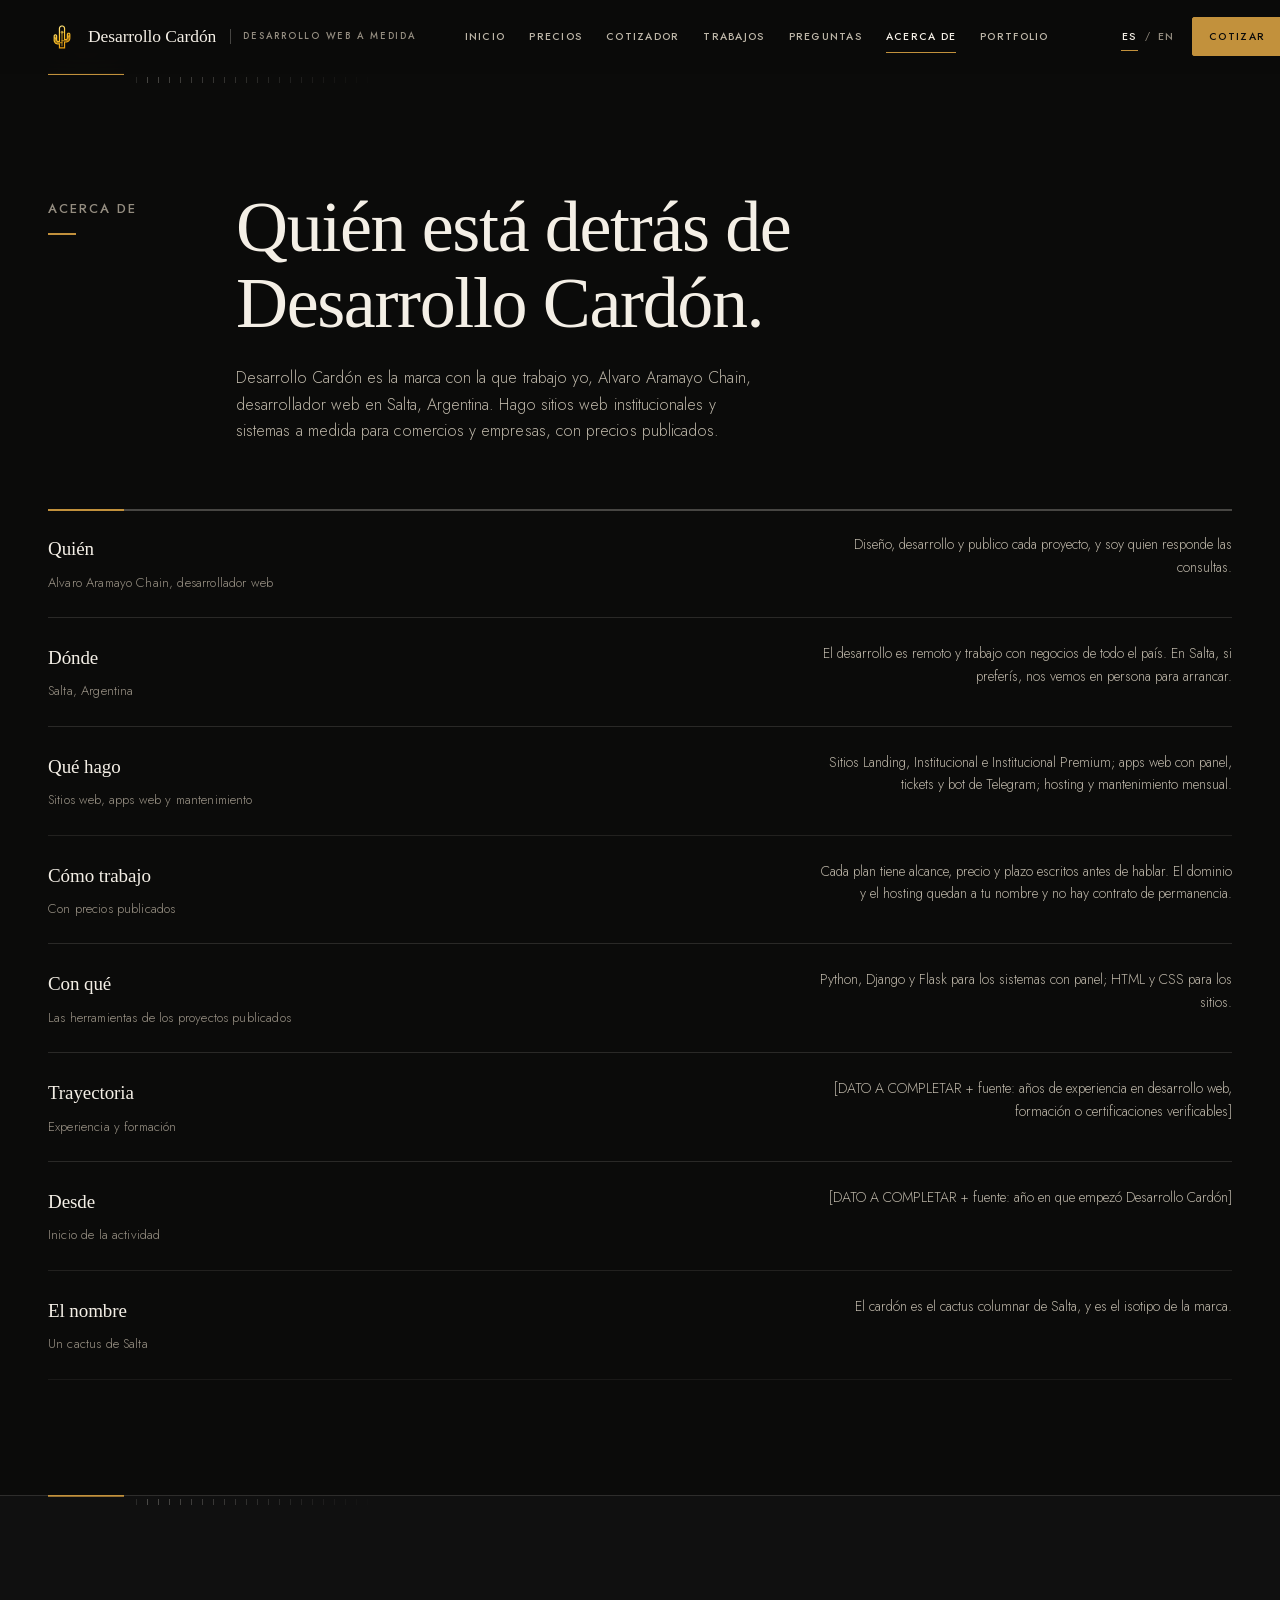
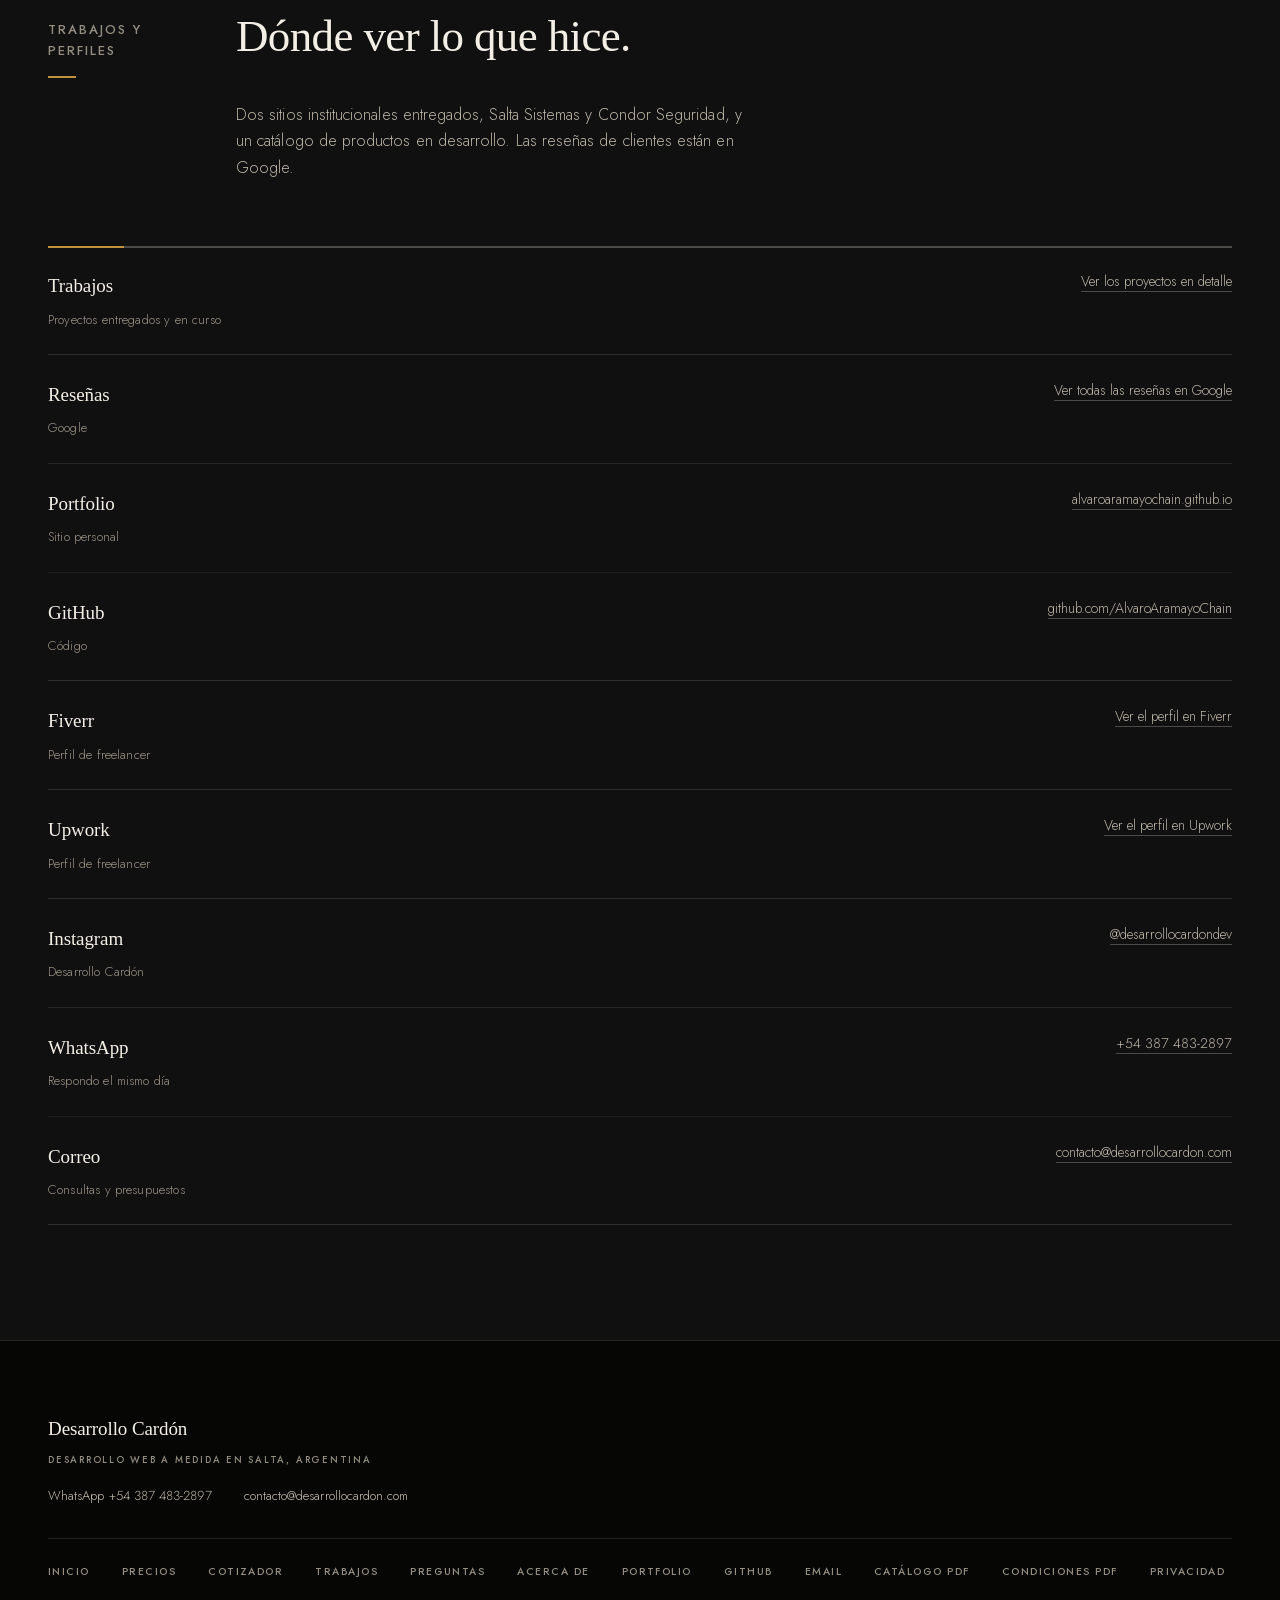
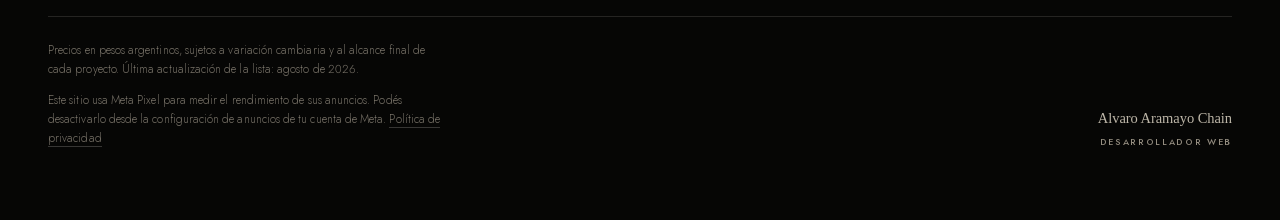
==== commit b99dd660: "Suma /acerca/ y /privacidad/, y el telefono escrito en el pie Acerca de: quien esta detras de la mar" ====
--- a/acerca/index.html
+++ b/acerca/index.html
@@ -136,7 +136,7 @@
 <main id="contenido">
 <section class="band band-first" id="acerca" aria-labelledby="h-acerca">
   <div class="wrap">
-    <div class="sec">
+    <header class="sec">
       <p class="sec-idx" data-reveal="rise">Acerca de</p>
       <h1 id="h-acerca" class="display" data-reveal="mask">Quién está detrás de Desarrollo Cardón.</h1>
       <p class="sec-note" data-reveal="rise" data-delay="1">
@@ -144,7 +144,7 @@
         web en Salta, Argentina. Hago sitios web institucionales y sistemas a medida para comercios
         y empresas, con precios publicados.
       </p>
-    </div>
+    </header>
 
     <dl class="rows cond-rows" data-stagger>
         <div class="row">
@@ -183,14 +183,14 @@
   </div>
 </section><section class="band band-soft" id="perfiles" aria-labelledby="h-perfiles">
   <div class="wrap">
-    <div class="sec">
+    <header class="sec">
       <p class="sec-idx" data-reveal="rise">Trabajos y perfiles</p>
       <h2 id="h-perfiles" class="display-2" data-reveal="mask">Dónde ver lo que hice.</h2>
       <p class="sec-note" data-reveal="rise" data-delay="1">
         Dos sitios institucionales entregados, Salta Sistemas y Condor Seguridad, y un catálogo de
         productos en desarrollo. Las reseñas de clientes están en Google.
       </p>
-    </div>
+    </header>
 
     <dl class="rows cond-rows" data-stagger>
         <div class="row">
--- a/styles.css
+++ b/styles.css
@@ -897,6 +897,9 @@
   background:var(--ink);overflow:hidden;border-radius:2px;
 }
 .work-shot img{display:block;width:100%;height:auto;}
+/* /trabajos/ separa lo entregado de lo que sigue en curso: el segundo
+   rotulo necesita aire respecto de la grilla de arriba */
+.works + .works-cap{margin-top:var(--s8);}
 .works-foot{
   display:flex;flex-wrap:wrap;gap:var(--s3);
   margin-top:var(--s8);padding-top:var(--s5);border-top:1px solid var(--line-2);
@@ -1192,11 +1195,34 @@
 @media (max-width:600px){
   .cond-rows .row-txt{text-align:left;}
 }
+.row-txt a,.sec-note a,.legal a{border-bottom:1px solid var(--line-2);transition:color var(--t-fast),border-color var(--t-fast);}
+.row-txt a:hover,.sec-note a:hover,.legal a:hover{color:var(--bone);border-color:var(--brass);}
+
+/* ===========================================================
+   TEXTO LEGAL (/privacidad/)
+   Una columna de lectura: subtitulos en serif como el resto de los
+   titulares, cuerpo en la geometrica liviana de las respuestas.
+   =========================================================== */
+.legal{max-width:74ch;}
+.legal h2{
+  font-family:var(--serif);font-size:clamp(19px,1.8vw,23px);line-height:1.3;
+  margin:var(--s7) 0 var(--s3);
+}
+.legal h2:first-child{margin-top:0;}
+.legal p,.legal li{font-size:15.5px;line-height:1.72;color:var(--bone-2);font-weight:300;}
+.legal b{font-weight:500;color:var(--bone);}
+.legal ul{display:grid;gap:var(--s3);}
+.legal li{position:relative;padding-left:22px;}
+.legal li::before{content:"";position:absolute;left:0;top:.86em;width:10px;height:1px;background:var(--brass);}
+.legal code{font-family:var(--mono,monospace);font-size:.9em;color:var(--bone);}
 
 /* ===========================================================
    PREGUNTAS
    Mismo mecanismo que el índice de precios, en tono menor.
    =========================================================== */
+/* la pregunta es el h3 y el boton va adentro: el texto aparece una sola vez.
+   El h3 no aporta tipografia propia, la pone .plan-name como antes */
+.faq-q{font:inherit;color:inherit;}
 .faq .plan-bar{grid-template-columns:1fr 26px;gap:var(--s4);padding:var(--s4) 0;}
 .faq .plan-name{
   font-family:var(--serif);
@@ -1260,6 +1286,16 @@
 .foot-links a:hover{color:var(--bone);}
 .foot-links a:hover::after{transform:scaleX(1);transform-origin:left;}
 .foot-legal{font-size:11.5px;max-width:66ch;line-height:1.65;font-weight:300;opacity:.8;}
+.foot-priv a{border-bottom:1px solid var(--line-2);transition:color var(--t-fast),border-color var(--t-fast);}
+.foot-priv a:hover{color:var(--bone);border-color:var(--brass);}
+/* telefono y correo escritos, no solo detras de un boton: quien lee el pie
+   (o un buscador) ve el dato sin tener que abrir nada */
+.foot-contact{
+  display:flex;flex-wrap:wrap;gap:var(--s2) var(--s6);margin-top:calc(var(--s5) * -1 + var(--s2));
+  font-family:var(--sans);font-size:13px;font-weight:300;color:var(--bone-2);
+}
+.foot-contact a{transition:color var(--t-fast);}
+.foot-contact a:hover{color:var(--bone);}
 /* Las dos lineas de letra chica cuentan como un solo hijo de .foot-end,
    que a partir de 820px es una rejilla de dos columnas. */
 .foot-fine{display:grid;gap:var(--s3);}
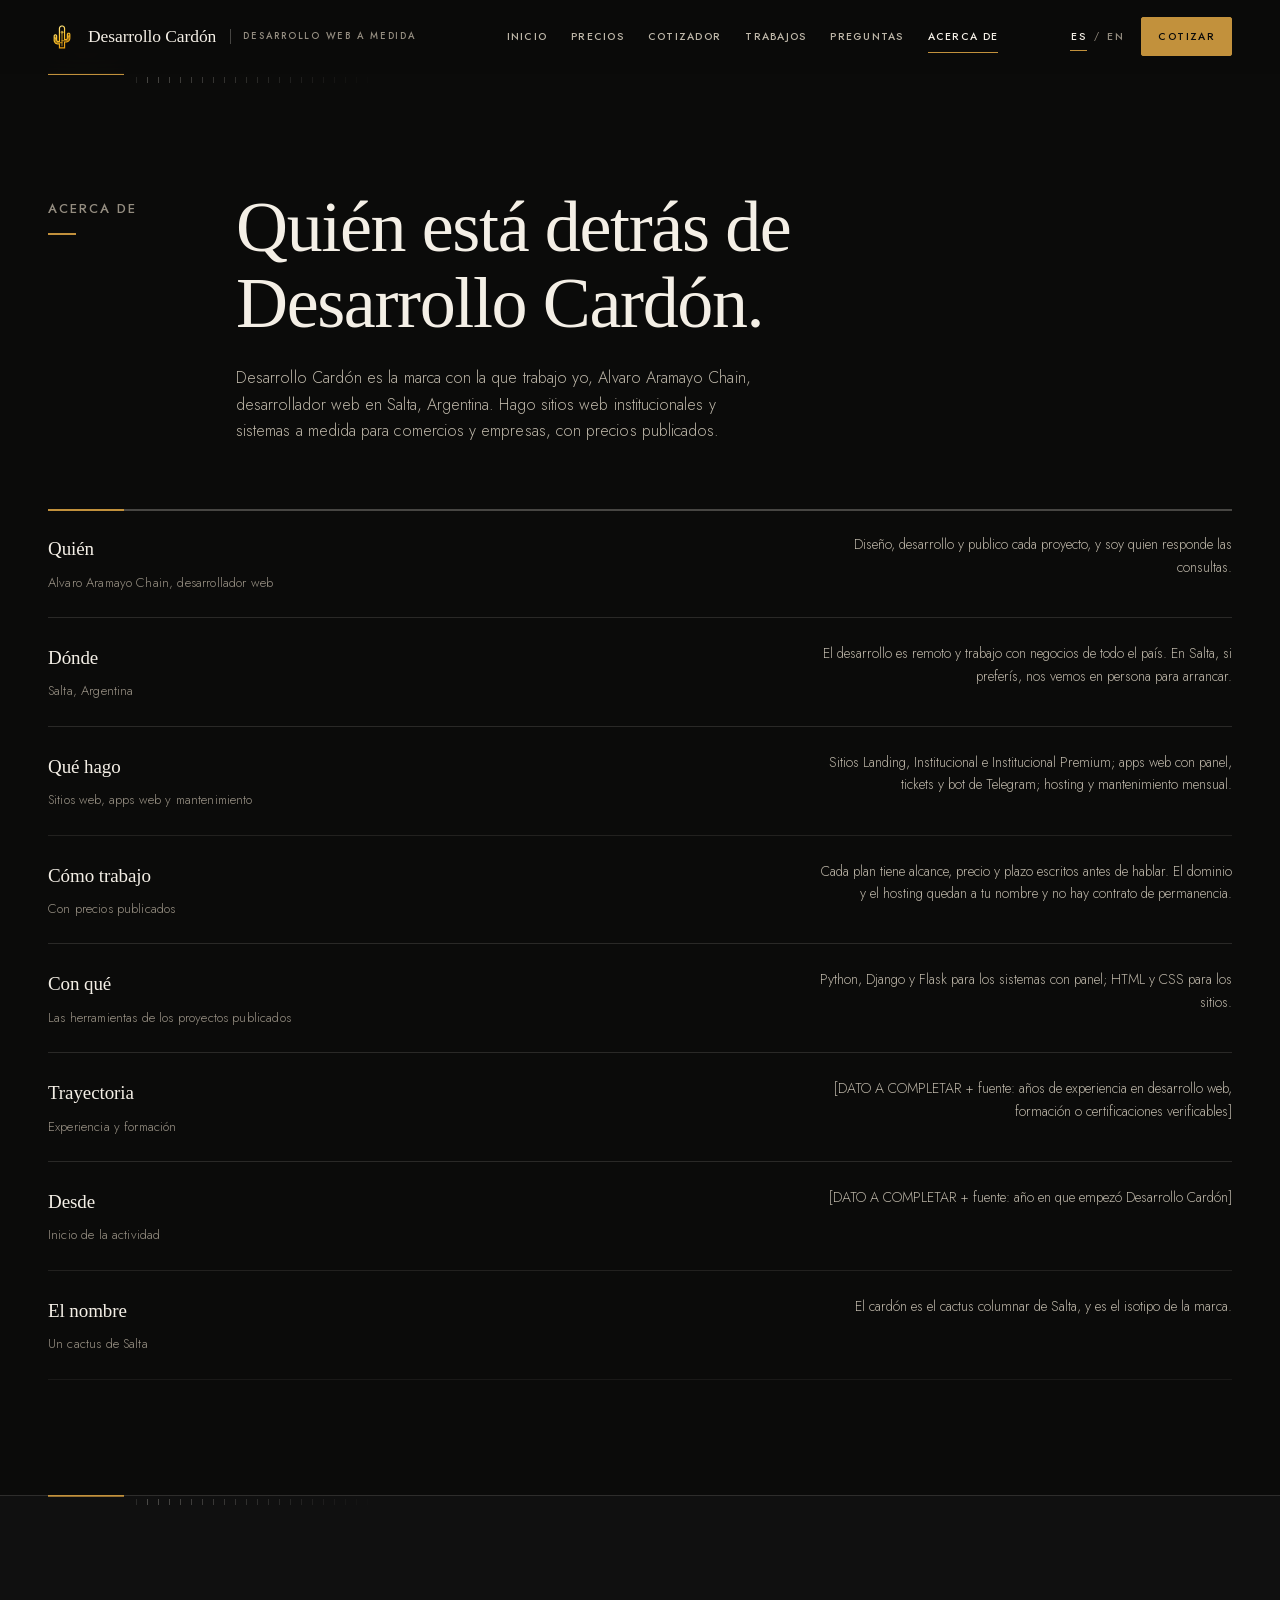
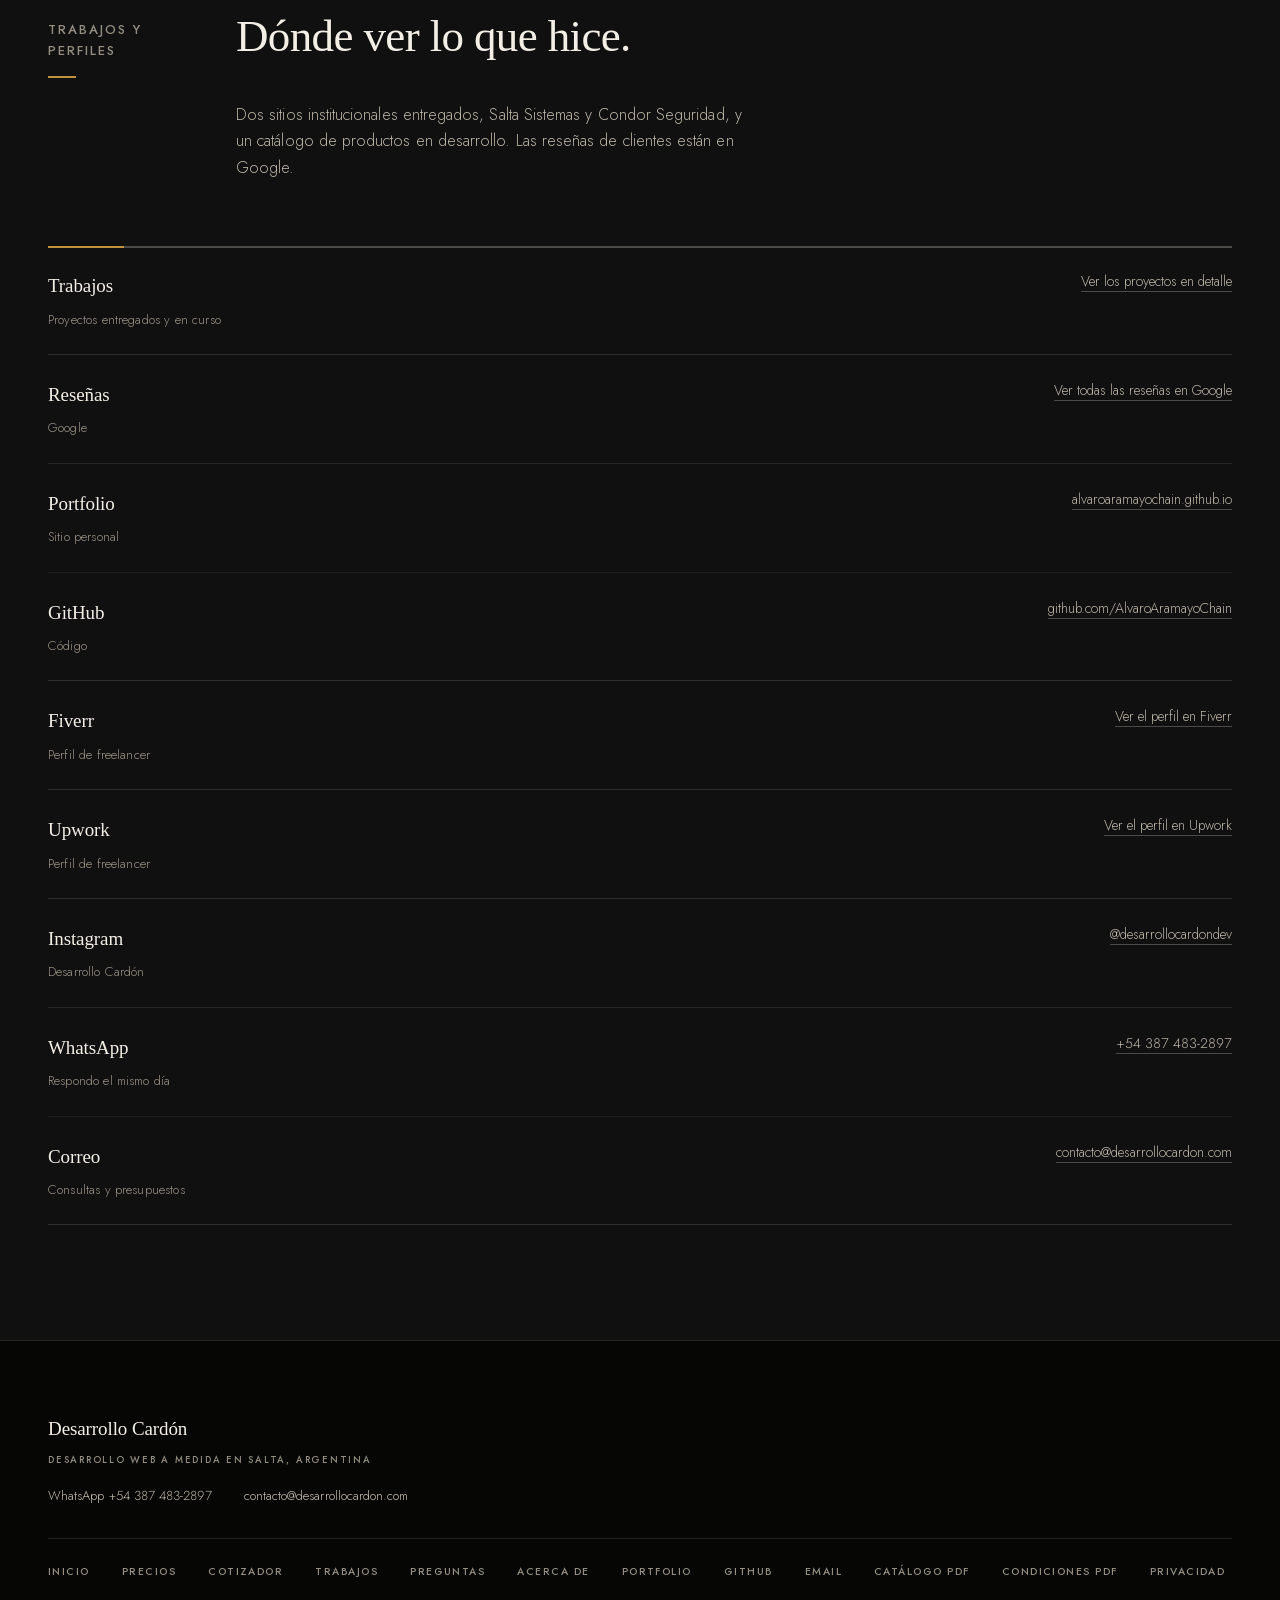
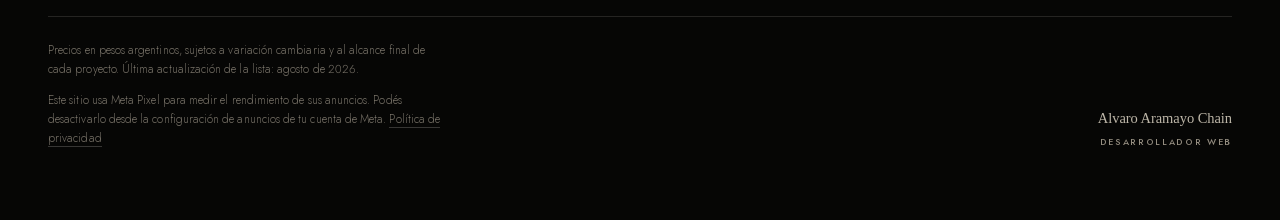
==== commit 154cd035: "El menu cambia Portfolio por Acerca de Con siete destinos la barra se desbordaba aun a 1440px y el b" ====
--- a/acerca/index.html
+++ b/acerca/index.html
@@ -119,7 +119,6 @@
       <a class="menu-b menu-link" href="../trabajos/">Trabajos</a>
       <a class="menu-b menu-link" href="../preguntas/">Preguntas</a>
       <a class="menu-b menu-link is-active" href="../acerca/" aria-current="page">Acerca de</a>
-      <a class="menu-b menu-link" href="https://alvaroaramayochain.github.io/" target="_blank" rel="noopener">Portfolio</a>
     </nav>
 
     <div class="nav-end">
@@ -136,7 +135,7 @@
 <main id="contenido">
 <section class="band band-first" id="acerca" aria-labelledby="h-acerca">
   <div class="wrap">
-    <header class="sec">
+    <div class="sec">
       <p class="sec-idx" data-reveal="rise">Acerca de</p>
       <h1 id="h-acerca" class="display" data-reveal="mask">Quién está detrás de Desarrollo Cardón.</h1>
       <p class="sec-note" data-reveal="rise" data-delay="1">
@@ -144,7 +143,7 @@
         web en Salta, Argentina. Hago sitios web institucionales y sistemas a medida para comercios
         y empresas, con precios publicados.
       </p>
-    </header>
+    </div>
 
     <dl class="rows cond-rows" data-stagger>
         <div class="row">
@@ -183,14 +182,14 @@
   </div>
 </section><section class="band band-soft" id="perfiles" aria-labelledby="h-perfiles">
   <div class="wrap">
-    <header class="sec">
+    <div class="sec">
       <p class="sec-idx" data-reveal="rise">Trabajos y perfiles</p>
       <h2 id="h-perfiles" class="display-2" data-reveal="mask">Dónde ver lo que hice.</h2>
       <p class="sec-note" data-reveal="rise" data-delay="1">
         Dos sitios institucionales entregados, Salta Sistemas y Condor Seguridad, y un catálogo de
         productos en desarrollo. Las reseñas de clientes están en Google.
       </p>
-    </header>
+    </div>
 
     <dl class="rows cond-rows" data-stagger>
         <div class="row">
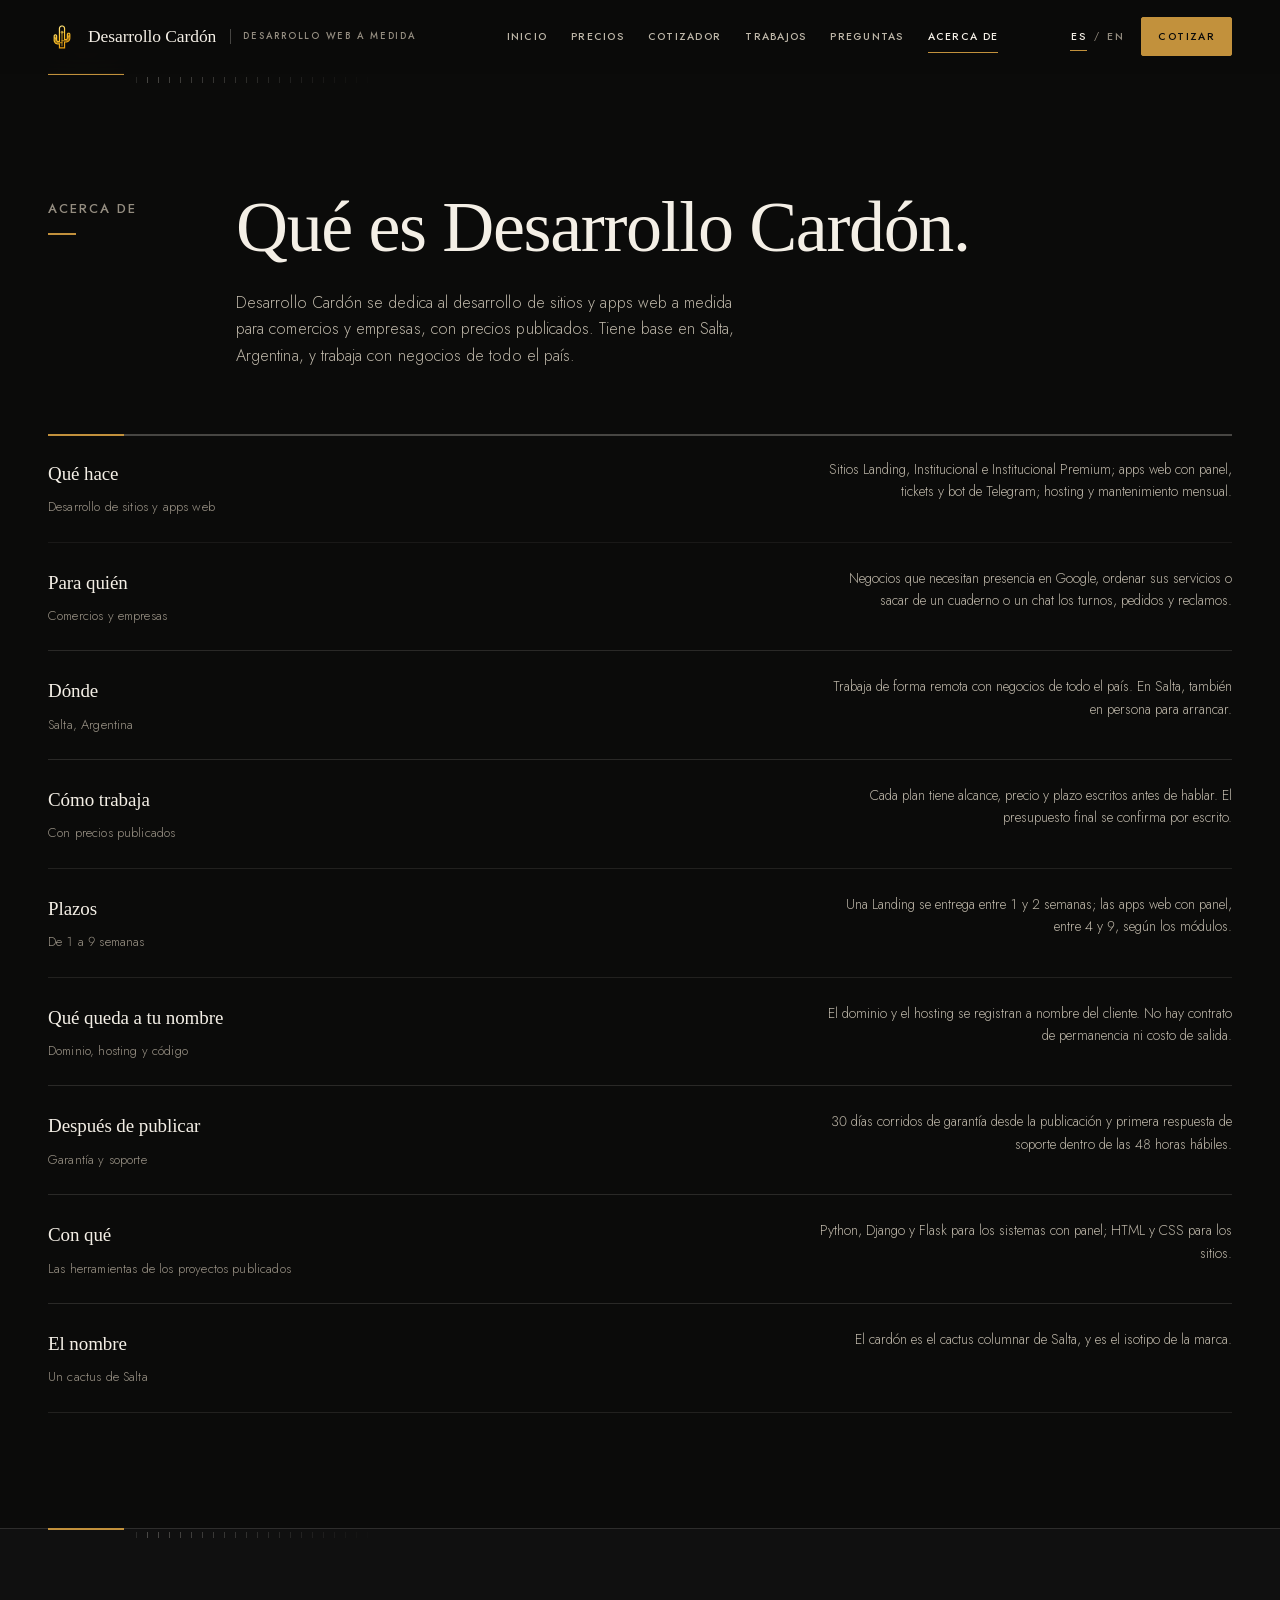
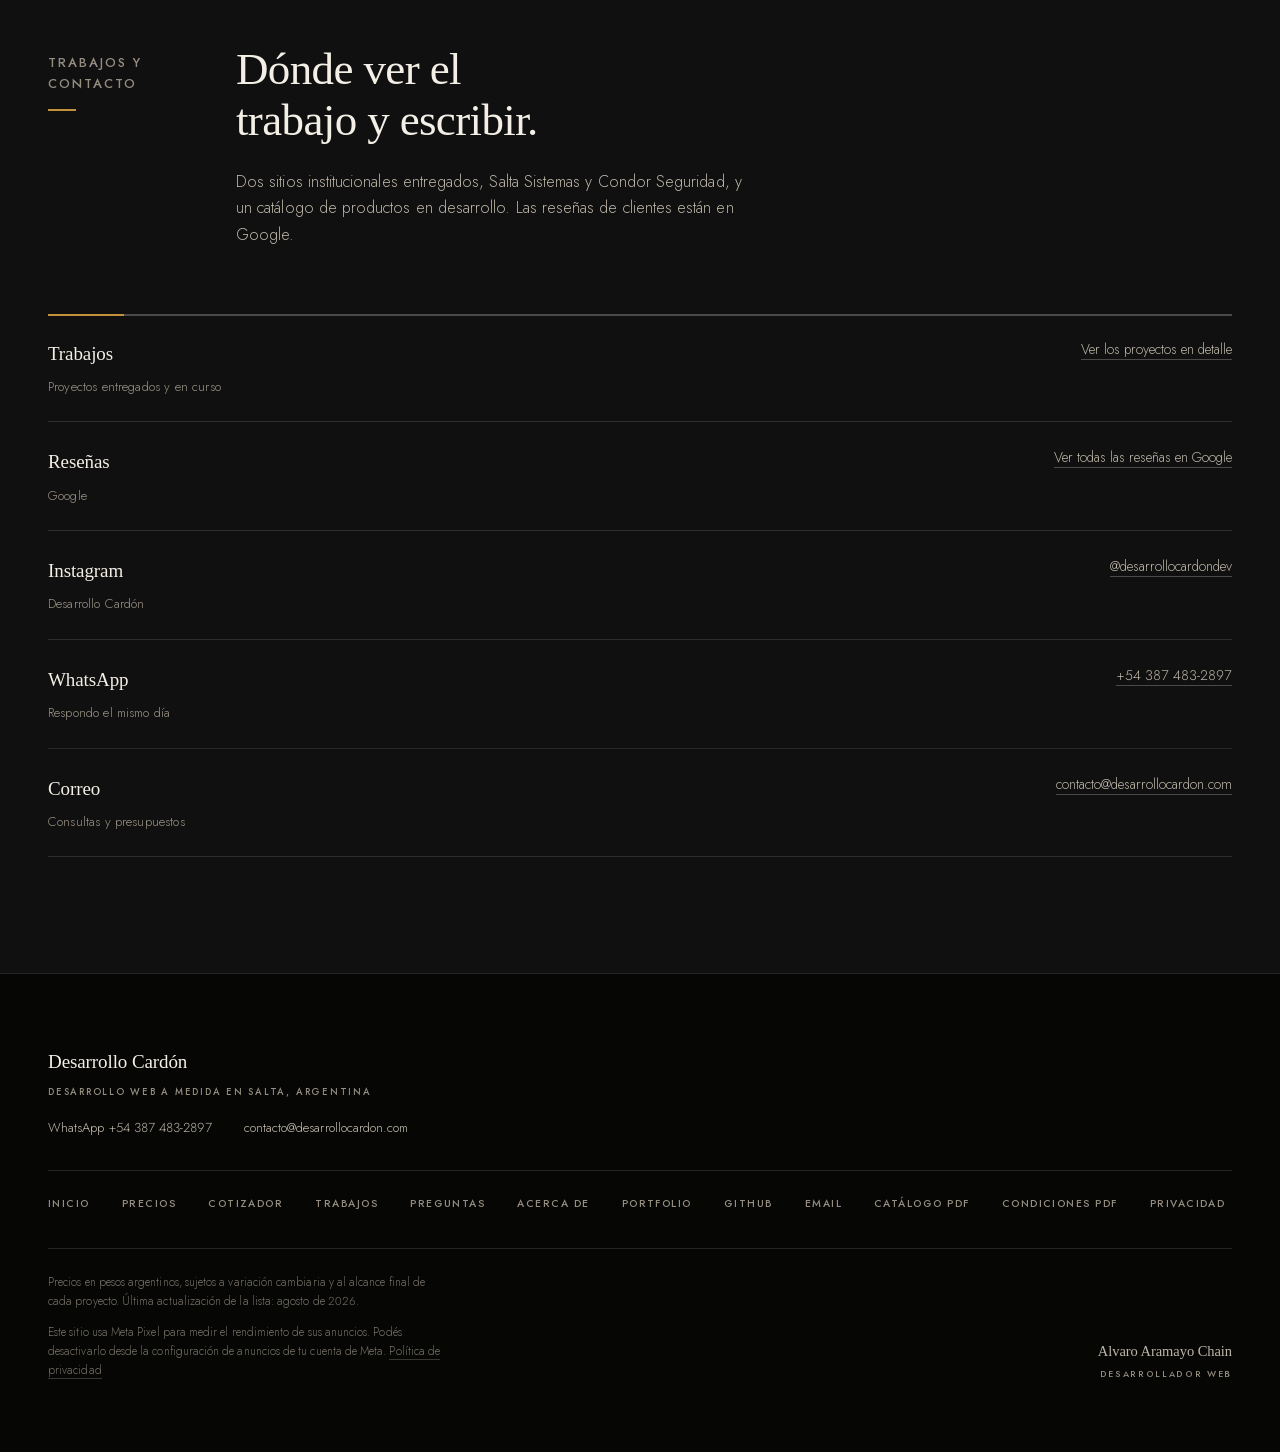
==== commit 6799a83f: "/acerca/ habla de Desarrollo Cardon, no de la persona La pagina describe el negocio: que hace, para " ====
--- a/acerca/index.html
+++ b/acerca/index.html
@@ -5,22 +5,22 @@
 <meta name="viewport" content="width=device-width, initial-scale=1.0">
 <meta name="theme-color" content="#0B0B0A">
 
-<title>Acerca de Desarrollo Cardón | Alvaro Aramayo Chain</title>
-<meta name="description" content="Desarrollo Cardón es la marca de Alvaro Aramayo Chain, desarrollador web en Salta, Argentina: sitios web y sistemas a medida con precios publicados.">
+<title>Acerca de Desarrollo Cardón | Sitios y apps web en Salta</title>
+<meta name="description" content="Desarrollo Cardón se dedica al desarrollo de sitios y apps web a medida para comercios y empresas, con precios publicados. Salta, Argentina.">
 <link rel="canonical" href="https://desarrollocardon.com/acerca/">
 
 <meta property="og:type" content="website">
 <meta property="og:locale" content="es_AR">
 <meta property="og:site_name" content="Desarrollo Cardón — Desarrollo web a medida">
 <meta property="og:title" content="Acerca de Desarrollo Cardón">
-<meta property="og:description" content="Quién está detrás de Desarrollo Cardón, dónde trabaja y cómo.">
+<meta property="og:description" content="Qué hace Desarrollo Cardón, dónde trabaja y cómo.">
 <meta property="og:url" content="https://desarrollocardon.com/acerca/">
 <meta property="og:image" content="https://desarrollocardon.com/assets/og-cover.jpg">
 <meta property="og:image:width" content="1200">
 <meta property="og:image:height" content="630">
 <meta name="twitter:card" content="summary_large_image">
 <meta name="twitter:title" content="Acerca de Desarrollo Cardón">
-<meta name="twitter:description" content="Quién está detrás de Desarrollo Cardón, dónde trabaja y cómo.">
+<meta name="twitter:description" content="Qué hace Desarrollo Cardón, dónde trabaja y cómo.">
 <meta name="twitter:image" content="https://desarrollocardon.com/assets/og-cover.jpg">
 
 <link rel="icon" href="../assets/logo.svg" type="image/svg+xml">
@@ -137,42 +137,46 @@
   <div class="wrap">
     <div class="sec">
       <p class="sec-idx" data-reveal="rise">Acerca de</p>
-      <h1 id="h-acerca" class="display" data-reveal="mask">Quién está detrás de Desarrollo Cardón.</h1>
+      <h1 id="h-acerca" class="display" data-reveal="mask">Qué es Desarrollo Cardón.</h1>
       <p class="sec-note" data-reveal="rise" data-delay="1">
-        Desarrollo Cardón es la marca con la que trabajo yo, Alvaro Aramayo Chain, desarrollador
-        web en Salta, Argentina. Hago sitios web institucionales y sistemas a medida para comercios
-        y empresas, con precios publicados.
+        Desarrollo Cardón se dedica al desarrollo de sitios y apps web a medida para comercios y
+        empresas, con precios publicados. Tiene base en Salta, Argentina, y trabaja con negocios de
+        todo el país.
       </p>
     </div>
 
     <dl class="rows cond-rows" data-stagger>
         <div class="row">
-          <dt>Quién<span>Alvaro Aramayo Chain, desarrollador web</span></dt>
-          <dd class="row-txt">Diseño, desarrollo y publico cada proyecto, y soy quien responde las consultas.</dd>
+          <dt>Qué hace<span>Desarrollo de sitios y apps web</span></dt>
+          <dd class="row-txt">Sitios Landing, Institucional e Institucional Premium; apps web con panel, tickets y bot de Telegram; hosting y mantenimiento mensual.</dd>
+        </div>
+        <div class="row">
+          <dt>Para quién<span>Comercios y empresas</span></dt>
+          <dd class="row-txt">Negocios que necesitan presencia en Google, ordenar sus servicios o sacar de un cuaderno o un chat los turnos, pedidos y reclamos.</dd>
         </div>
         <div class="row">
           <dt>Dónde<span>Salta, Argentina</span></dt>
-          <dd class="row-txt">El desarrollo es remoto y trabajo con negocios de todo el país. En Salta, si preferís, nos vemos en persona para arrancar.</dd>
-        </div>
-        <div class="row">
-          <dt>Qué hago<span>Sitios web, apps web y mantenimiento</span></dt>
-          <dd class="row-txt">Sitios Landing, Institucional e Institucional Premium; apps web con panel, tickets y bot de Telegram; hosting y mantenimiento mensual.</dd>
-        </div>
-        <div class="row">
-          <dt>Cómo trabajo<span>Con precios publicados</span></dt>
-          <dd class="row-txt">Cada plan tiene alcance, precio y plazo escritos antes de hablar. El dominio y el hosting quedan a tu nombre y no hay contrato de permanencia.</dd>
+          <dd class="row-txt">Trabaja de forma remota con negocios de todo el país. En Salta, también en persona para arrancar.</dd>
+        </div>
+        <div class="row">
+          <dt>Cómo trabaja<span>Con precios publicados</span></dt>
+          <dd class="row-txt">Cada plan tiene alcance, precio y plazo escritos antes de hablar. El presupuesto final se confirma por escrito.</dd>
+        </div>
+        <div class="row">
+          <dt>Plazos<span>De 1 a 9 semanas</span></dt>
+          <dd class="row-txt">Una Landing se entrega entre 1 y 2 semanas; las apps web con panel, entre 4 y 9, según los módulos.</dd>
+        </div>
+        <div class="row">
+          <dt>Qué queda a tu nombre<span>Dominio, hosting y código</span></dt>
+          <dd class="row-txt">El dominio y el hosting se registran a nombre del cliente. No hay contrato de permanencia ni costo de salida.</dd>
+        </div>
+        <div class="row">
+          <dt>Después de publicar<span>Garantía y soporte</span></dt>
+          <dd class="row-txt">30 días corridos de garantía desde la publicación y primera respuesta de soporte dentro de las 48 horas hábiles.</dd>
         </div>
         <div class="row">
           <dt>Con qué<span>Las herramientas de los proyectos publicados</span></dt>
           <dd class="row-txt">Python, Django y Flask para los sistemas con panel; HTML y CSS para los sitios.</dd>
-        </div>
-        <div class="row">
-          <dt>Trayectoria<span>Experiencia y formación</span></dt>
-          <dd class="row-txt">[DATO A COMPLETAR + fuente: años de experiencia en desarrollo web, formación o certificaciones verificables]</dd>
-        </div>
-        <div class="row">
-          <dt>Desde<span>Inicio de la actividad</span></dt>
-          <dd class="row-txt">[DATO A COMPLETAR + fuente: año en que empezó Desarrollo Cardón]</dd>
         </div>
         <div class="row">
           <dt>El nombre<span>Un cactus de Salta</span></dt>
@@ -183,8 +187,8 @@
 </section><section class="band band-soft" id="perfiles" aria-labelledby="h-perfiles">
   <div class="wrap">
     <div class="sec">
-      <p class="sec-idx" data-reveal="rise">Trabajos y perfiles</p>
-      <h2 id="h-perfiles" class="display-2" data-reveal="mask">Dónde ver lo que hice.</h2>
+      <p class="sec-idx" data-reveal="rise">Trabajos y contacto</p>
+      <h2 id="h-perfiles" class="display-2" data-reveal="mask">Dónde ver el trabajo y escribir.</h2>
       <p class="sec-note" data-reveal="rise" data-delay="1">
         Dos sitios institucionales entregados, Salta Sistemas y Condor Seguridad, y un catálogo de
         productos en desarrollo. Las reseñas de clientes están en Google.
@@ -199,22 +203,6 @@
         <div class="row">
           <dt>Reseñas<span>Google</span></dt>
           <dd class="row-txt"><a href="https://g.page/r/CV3smKA670ODEAI/review" target="_blank" rel="noopener" data-umami-event="resenas-google">Ver todas las reseñas en Google</a></dd>
-        </div>
-        <div class="row">
-          <dt>Portfolio<span>Sitio personal</span></dt>
-          <dd class="row-txt"><a href="https://alvaroaramayochain.github.io/" target="_blank" rel="noopener">alvaroaramayochain.github.io</a></dd>
-        </div>
-        <div class="row">
-          <dt>GitHub<span>Código</span></dt>
-          <dd class="row-txt"><a href="https://github.com/AlvaroAramayoChain" target="_blank" rel="noopener">github.com/AlvaroAramayoChain</a></dd>
-        </div>
-        <div class="row">
-          <dt>Fiverr<span>Perfil de freelancer</span></dt>
-          <dd class="row-txt"><a href="https://www.fiverr.com/s/2ppgq6L" target="_blank" rel="noopener">Ver el perfil en Fiverr</a></dd>
-        </div>
-        <div class="row">
-          <dt>Upwork<span>Perfil de freelancer</span></dt>
-          <dd class="row-txt"><a href="https://www.upwork.com/freelancers/~011c5f37c58d8a6f0a" target="_blank" rel="noopener">Ver el perfil en Upwork</a></dd>
         </div>
         <div class="row">
           <dt>Instagram<span>Desarrollo Cardón</span></dt>
@@ -276,50 +264,22 @@
 <script type="application/ld+json">
 {
   "@context": "https://schema.org",
-  "@graph": [
-    {
-      "@type": "AboutPage",
-      "@id": "https://desarrollocardon.com/acerca/#pagina",
-      "url": "https://desarrollocardon.com/acerca/",
-      "name": "Acerca de Desarrollo Cardón",
-      "inLanguage": "es-AR",
-      "isPartOf": {
-        "@id": "https://desarrollocardon.com/#sitio"
-      },
-      "about": {
-        "@id": "https://desarrollocardon.com/#negocio"
-      },
-      "mainEntity": {
-        "@id": "https://desarrollocardon.com/acerca/#alvaro"
-      },
-      "datePublished": "2026-10-22",
-      "dateModified": "2026-10-22"
-    },
-    {
-      "@type": "Person",
-      "@id": "https://desarrollocardon.com/acerca/#alvaro",
-      "name": "Alvaro Aramayo Chain",
-      "jobTitle": "Desarrollador web",
-      "url": "https://desarrollocardon.com/acerca/",
-      "worksFor": {
-        "@id": "https://desarrollocardon.com/#negocio"
-      },
-      "knowsAbout": [
-        "Desarrollo web",
-        "Sitios web institucionales",
-        "Aplicaciones web",
-        "Python",
-        "Django",
-        "Flask"
-      ],
-      "sameAs": [
-        "https://alvaroaramayochain.github.io/",
-        "https://github.com/AlvaroAramayoChain",
-        "https://www.fiverr.com/s/2ppgq6L",
-        "https://www.upwork.com/freelancers/~011c5f37c58d8a6f0a"
-      ]
-    }
-  ]
+  "@type": "AboutPage",
+  "@id": "https://desarrollocardon.com/acerca/#pagina",
+  "url": "https://desarrollocardon.com/acerca/",
+  "name": "Acerca de Desarrollo Cardón",
+  "inLanguage": "es-AR",
+  "isPartOf": {
+    "@id": "https://desarrollocardon.com/#sitio"
+  },
+  "about": {
+    "@id": "https://desarrollocardon.com/#negocio"
+  },
+  "mainEntity": {
+    "@id": "https://desarrollocardon.com/#negocio"
+  },
+  "datePublished": "2026-10-22",
+  "dateModified": "2026-10-22"
 }
 </script>
 </body>
--- a/styles.css
+++ b/styles.css
@@ -1220,8 +1220,8 @@
    PREGUNTAS
    Mismo mecanismo que el índice de precios, en tono menor.
    =========================================================== */
-/* la pregunta es el h3 y el boton va adentro: el texto aparece una sola vez.
-   El h3 no aporta tipografia propia, la pone .plan-name como antes */
+/* la pregunta es el h2 y el boton va adentro: el texto aparece una sola vez.
+   El h2 no aporta tipografia propia, la pone .plan-name como antes */
 .faq-q{font:inherit;color:inherit;}
 .faq .plan-bar{grid-template-columns:1fr 26px;gap:var(--s4);padding:var(--s4) 0;}
 .faq .plan-name{
@@ -1499,10 +1499,10 @@
 
 /* ---------- MENÚ EN PANTALLAS ANGOSTAS ----------
    El menú se guarda detrás del botón y baja como una hoja a lo ancho.
-   El umbral es 1119 y no 1023 como el del riel: con seis destinos, más
+   El umbral es 1199 y no 1023 como el del riel: con seis destinos, más
    la marca, el idioma y el botón, la barra recién respira a partir de
-   1120. Antes de eso se apretaba y a 1024 se desbordaba 47px. */
-@media (max-width:1119px){
+   1200. Con 1120 el botón Cotizar todavía se cortaba hasta unos 1180px. */
+@media (max-width:1199px){
   .nav-toggle{display:block;}
   .brand-thin{display:none;}
   .nav,.nav.is-stuck{
@@ -1538,7 +1538,7 @@
 @media (min-width:1024px) and (max-width:1320px){
   :root{--rail:140px;}
 }
-@media (min-width:1120px) and (max-width:1320px){
+@media (min-width:1200px) and (max-width:1320px){
   .menu{gap:var(--s5);}
   .menu-b{font-size:10.5px;letter-spacing:.12em;}
   .nav-end{gap:var(--s4);margin-left:var(--s5);}
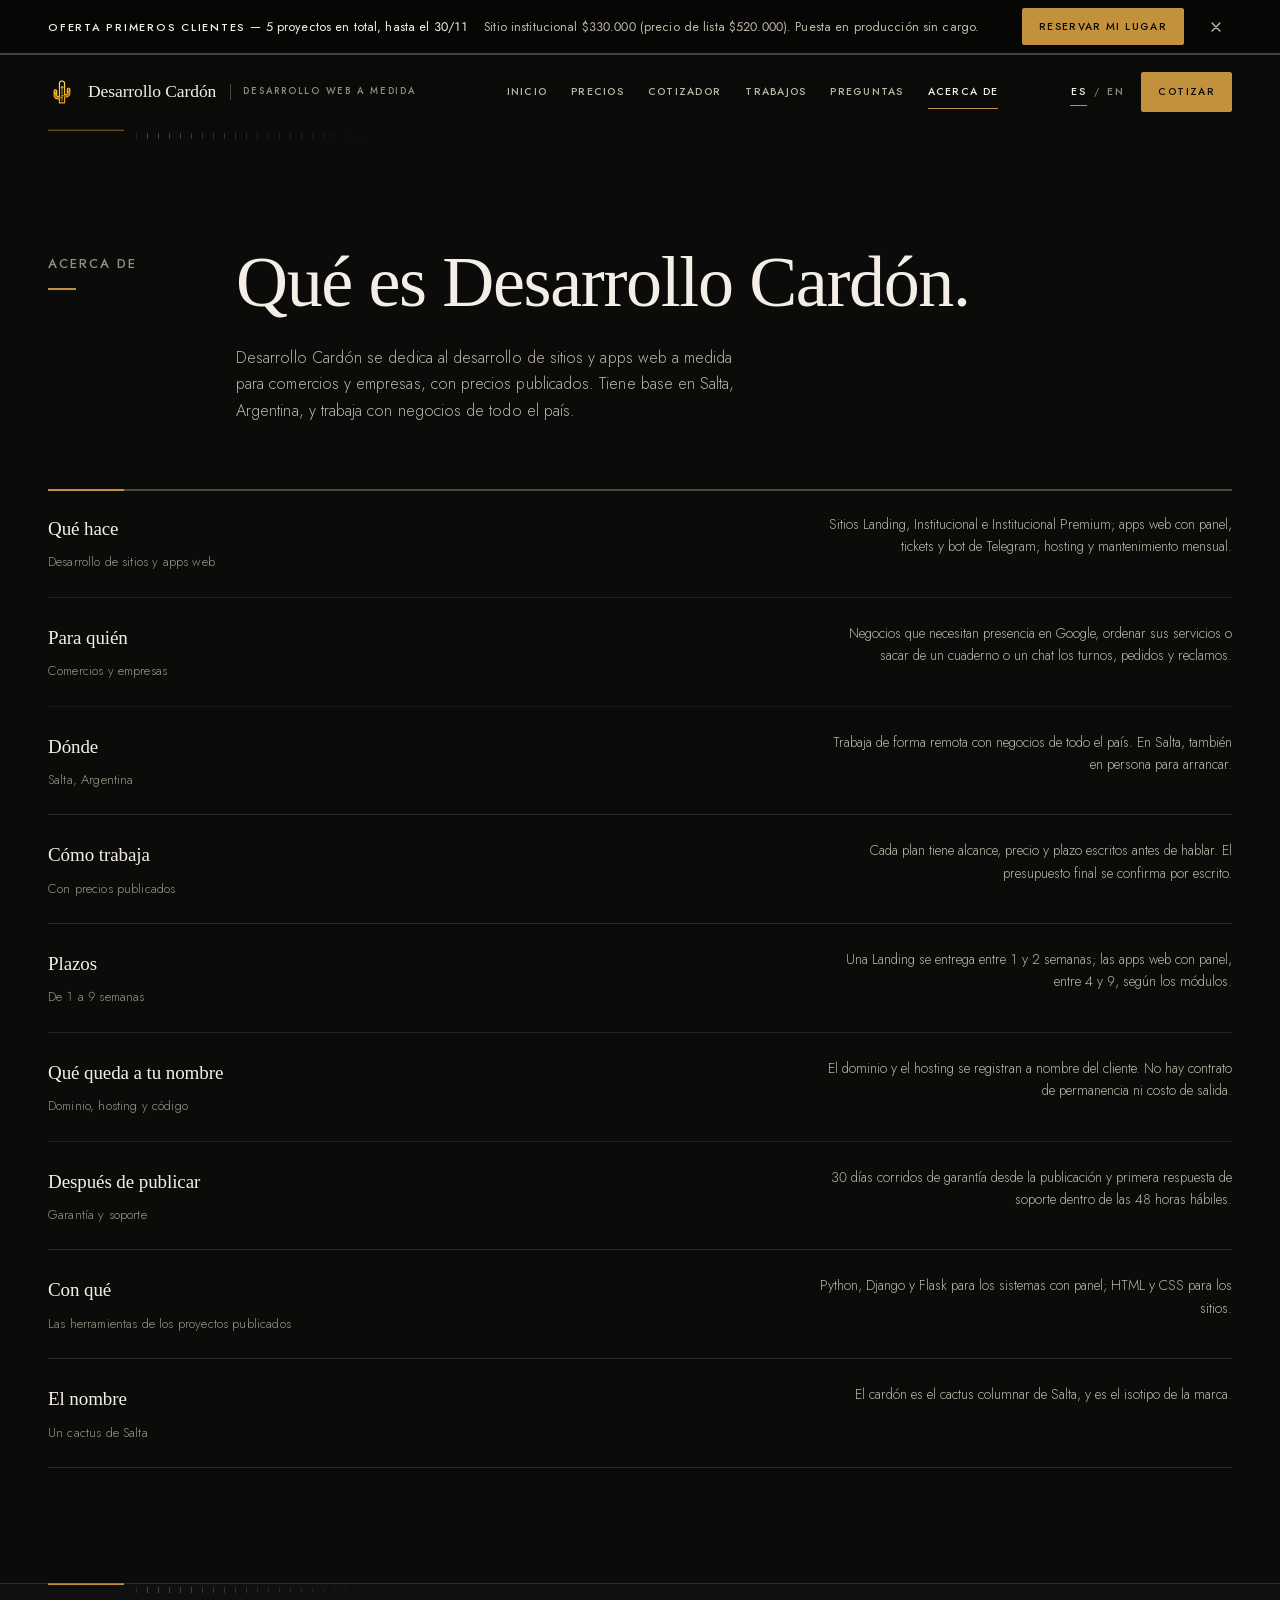
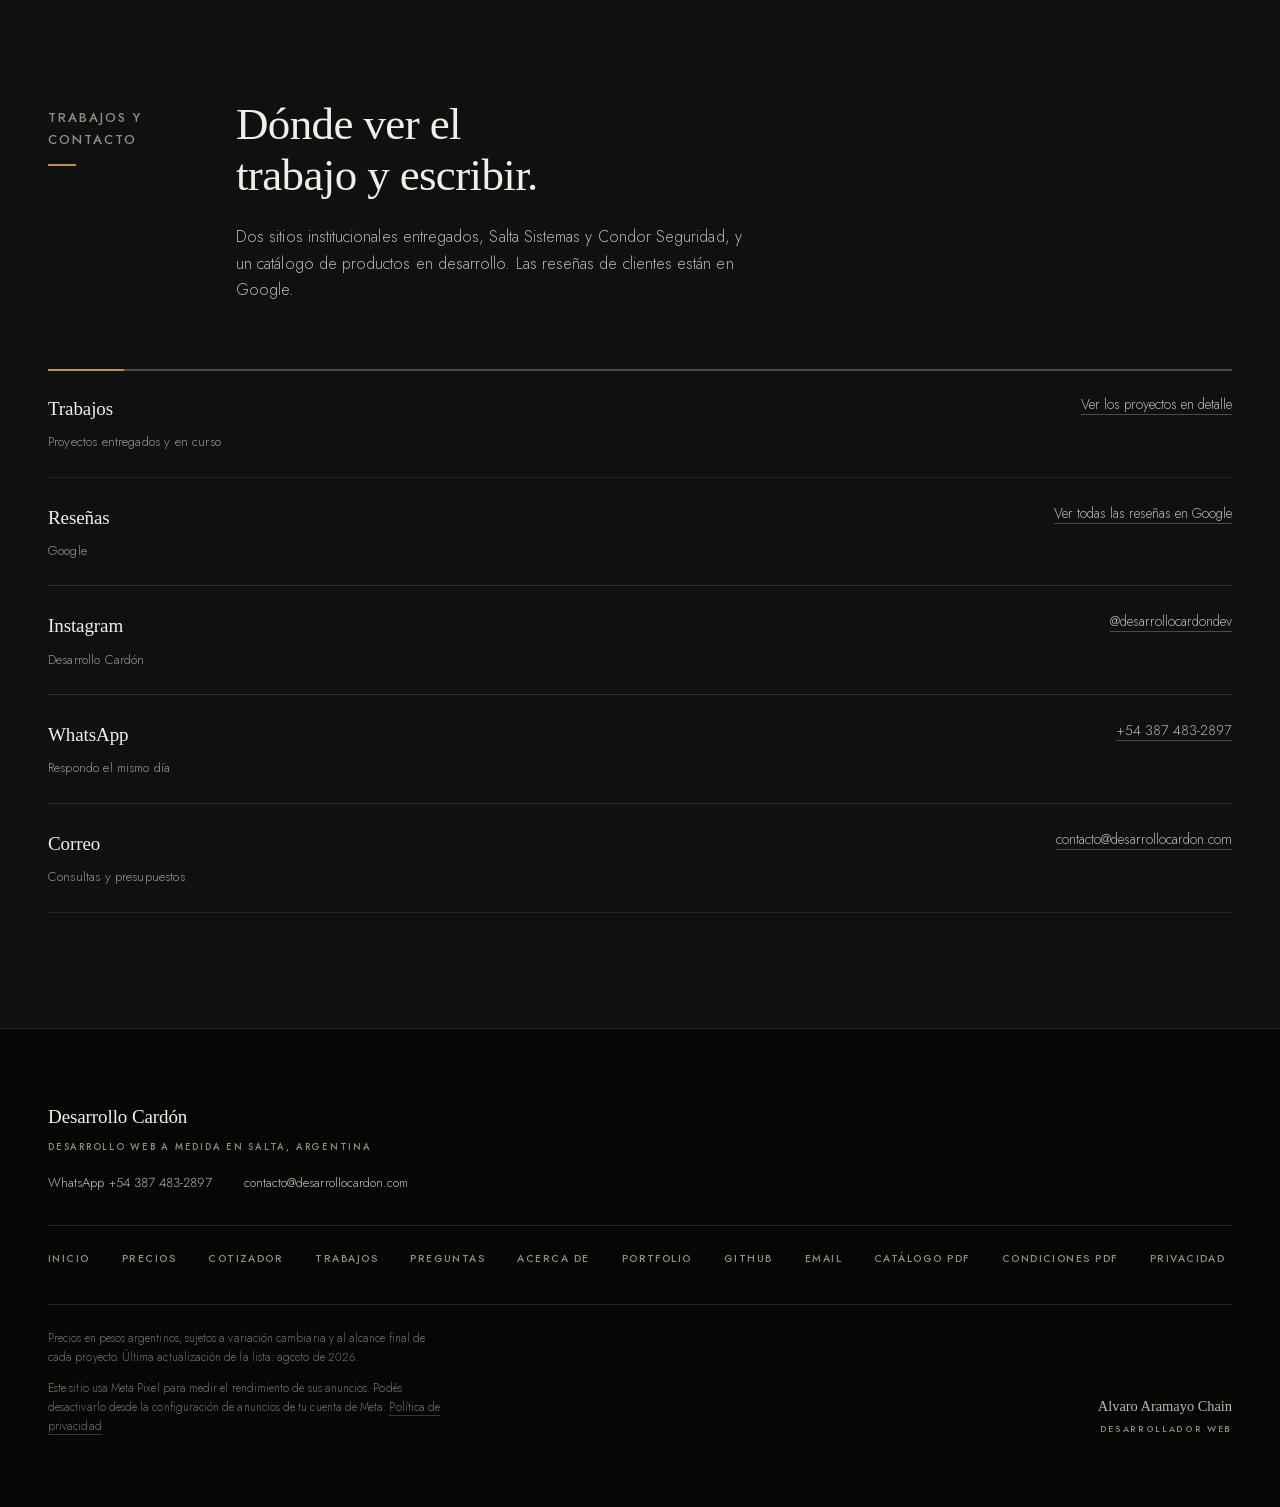
==== commit 6013e9bf: "Cartel de la oferta primeros clientes en las seis paginas Banda arriba del menu, identica en las sei" ====
--- a/acerca/index.html
+++ b/acerca/index.html
@@ -98,6 +98,18 @@
 
 <a class="skip" href="#contenido">Saltar al contenido</a>
 <div class="rule-top" aria-hidden="true"><span id="progressBar"></span></div>
+<!-- oferta:inicio -->
+<aside class="oferta" id="oferta" aria-label="Oferta primeros clientes" data-oferta>
+  <div class="oferta-in">
+    <p class="oferta-t"><strong>Oferta primeros clientes</strong> — <span>5 proyectos en total, hasta el 30/11</span></p>
+    <p class="oferta-d"><span>Sitio institucional $330.000</span> <span class="oferta-extra">(precio de lista $520.000). Puesta en producción sin cargo.</span></p>
+    <a class="btn btn-gold btn-sm oferta-cta" href="https://wa.me/543874832897?text=Hola%21%20Quiero%20reservar%20mi%20lugar%20en%20la%20oferta%20primeros%20clientes.%20Me%20interesa%20el%20plan%20____." target="_blank" rel="noopener" data-wa-en="Hi! I'd like to reserve my spot in the first-client offer. I'm interested in the ____ plan." data-umami-event="whatsapp">Reservar mi lugar</a>
+    <button type="button" class="oferta-x" id="ofertaX" aria-label="Cerrar la oferta" hidden>
+      <svg viewBox="0 0 16 16" aria-hidden="true"><path d="M3.5 3.5l9 9M12.5 3.5l-9 9"/></svg>
+    </button>
+  </div>
+</aside>
+<!-- oferta:fin -->
 
 <header class="nav" id="nav">
   <div class="nav-inner">
--- a/styles.css
+++ b/styles.css
@@ -1675,3 +1675,50 @@
   .nav-toggle{width:26px;margin-left:0;}
   .nav-toggle span{left:2px;width:20px;}
 }
+
+/* ===========================================================
+   OFERTA PRIMEROS CLIENTES
+   Banda delgada arriba del menú, repetida igual en las seis páginas
+   (ver README). Va en el flujo, no fija: al hacer scroll se va y la
+   nav sticky queda sola, así en celular no tapa contenido. Sin
+   animación y sin filetes verticales: un filete de 2px abajo y nada
+   más. El latón está sólo en el botón, que es la acción.
+   El estado sin JS es el final: se ve completa y el botón de cerrar
+   (que necesita JS) arranca oculto.
+   =========================================================== */
+.oferta{background:var(--ink-3);border-bottom:2px solid var(--line-2);}
+.oferta-in{
+  max-width:var(--maxw);margin:0 auto;padding:8px var(--pad);
+  display:grid;grid-template-columns:auto minmax(0,1fr) auto auto;
+  grid-template-areas:"t d cta x";align-items:center;gap:6px var(--s4);
+  font-family:var(--sans);font-size:12.5px;line-height:1.45;
+  font-weight:400;letter-spacing:.01em;color:var(--bone-2);
+}
+.oferta-t{grid-area:t;color:var(--bone);}
+.oferta-t strong{
+  font-weight:500;font-size:11px;letter-spacing:.16em;text-transform:uppercase;
+}
+.oferta-d{grid-area:d;}
+.oferta-cta{grid-area:cta;}
+.oferta-x{
+  grid-area:x;width:32px;height:32px;display:grid;place-items:center;
+  color:var(--bone-2);transition:color var(--t-fast);
+}
+.oferta-x[hidden]{display:none;}
+.oferta-x:hover{color:var(--bone);}
+.oferta-x svg{width:14px;height:14px;fill:none;stroke:currentColor;stroke-width:1.6;stroke-linecap:round;}
+html.oferta-cerrada .oferta{display:none;}
+
+/* debajo de 1200 no entra en un renglón: título arriba, precio y botón abajo */
+@media (max-width:1199px){
+  /* tres columnas: el título se extiende sobre la del botón, que es más
+     ancho que la cruz, y sólo le cede lugar a la cruz */
+  .oferta-in{grid-template-columns:minmax(0,1fr) auto auto;grid-template-areas:"t t x" "d cta cta";}
+}
+/* en celular se guarda el precio de lista y la puesta en producción: quedan
+   el tope, la fecha, el precio de oferta y el botón */
+@media (max-width:720px){
+  .oferta-extra{display:none;}
+  .oferta-in{font-size:12px;column-gap:var(--s3);}
+  .oferta-t strong{font-size:10.5px;letter-spacing:.12em;}
+}
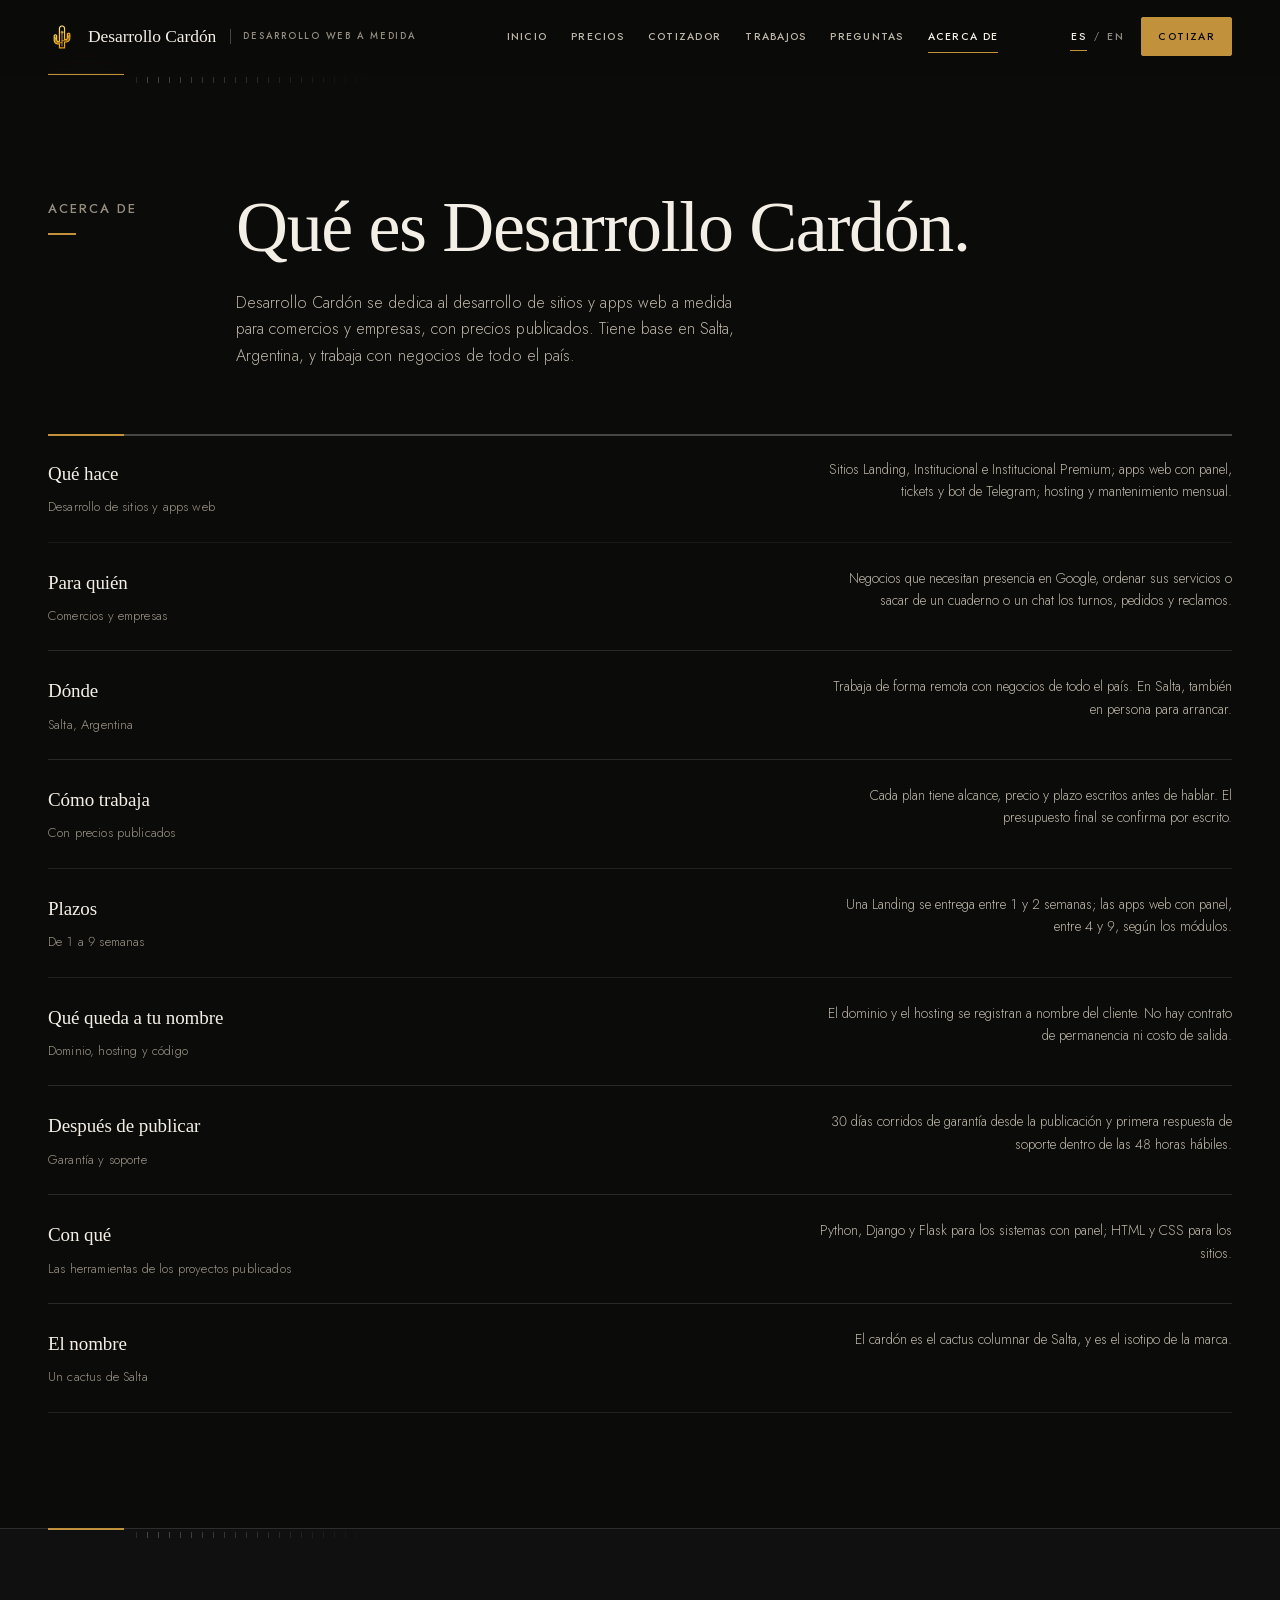
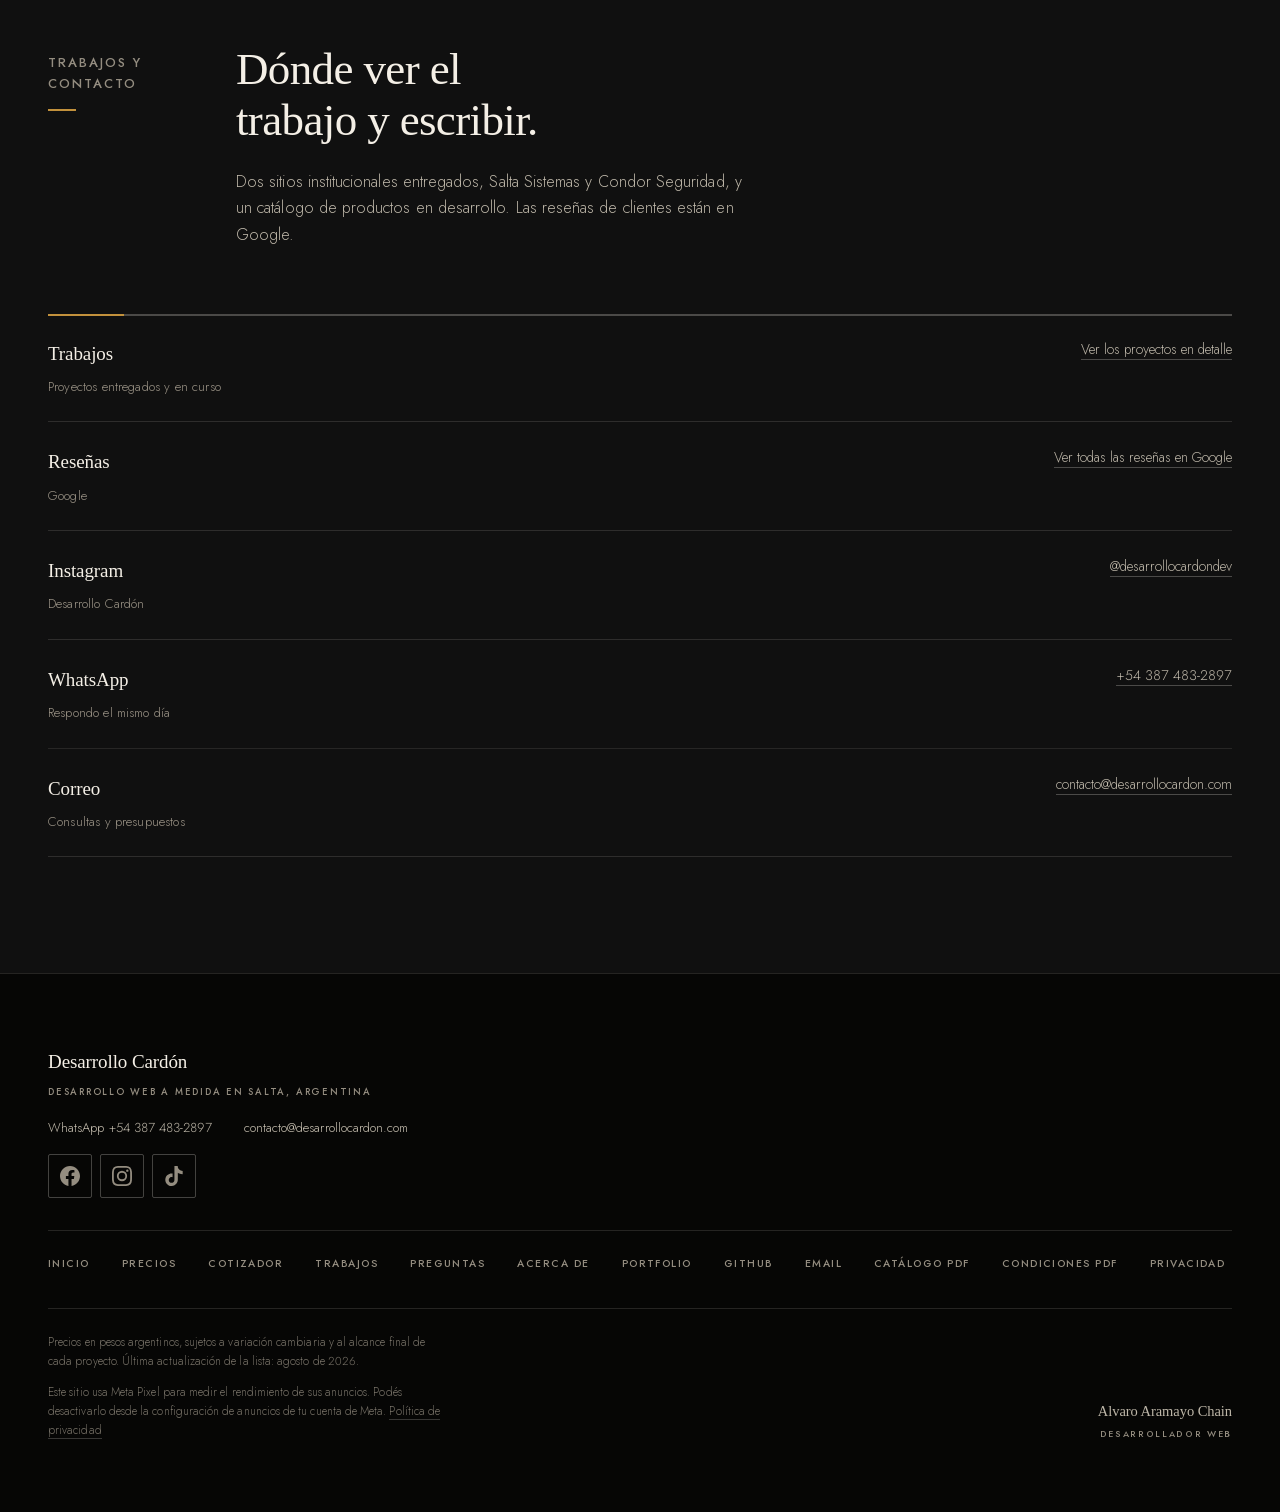
==== commit a7e0cc9c: "Redes sociales con logo en el pie de pagina Co-Authored-By: Claude Sonnet 5.5 <noreply@anthropic.com" ====
--- a/acerca/index.html
+++ b/acerca/index.html
@@ -246,6 +246,11 @@
       <a href="https://wa.me/543874832897?text=Hola%21%20Quiero%20consultar%20por%20un%20sitio%20web" target="_blank" rel="noopener" data-wa-en="Hi! I'd like to enquire about a website" data-umami-event="whatsapp">WhatsApp +54 387 483-2897</a>
       <a href="mailto:contacto@desarrollocardon.com?subject=Consulta%20por%20servicios%20web" data-mail-en="Enquiry about web services">contacto@desarrollocardon.com</a>
     </p>
+    <nav class="foot-social" aria-label="Redes sociales">
+      <a href="https://www.facebook.com/profile.php?id=61593945924018" target="_blank" rel="noopener" aria-label="Facebook" data-umami-event="social-facebook"><svg viewBox="0 0 24 24" aria-hidden="true"><path d="M24 12.07C24 5.4 18.63 0 12 0S0 5.4 0 12.07c0 6.02 4.39 11.02 10.12 11.93v-8.44H7.08v-3.49h3.04V9.41c0-3.02 1.79-4.69 4.53-4.69 1.31 0 2.69.24 2.69.24v2.97h-1.52c-1.49 0-1.96.93-1.96 1.88v2.26h3.33l-.53 3.49h-2.8V24C19.61 23.09 24 18.09 24 12.07z"/></svg></a>
+      <a href="https://www.instagram.com/desarrollocardondev/" target="_blank" rel="noopener" aria-label="Instagram" data-umami-event="social-instagram"><svg viewBox="0 0 24 24" aria-hidden="true"><path d="M12 2.16c3.2 0 3.58.01 4.85.07 3.25.15 4.77 1.69 4.92 4.92.06 1.27.07 1.65.07 4.85s-.01 3.58-.07 4.85c-.15 3.23-1.66 4.77-4.92 4.92-1.27.06-1.64.07-4.85.07s-3.58-.01-4.85-.07c-3.26-.15-4.77-1.7-4.92-4.92C2.17 15.58 2.16 15.2 2.16 12s.01-3.58.07-4.85C2.38 3.92 3.9 2.38 7.15 2.23 8.42 2.17 8.8 2.16 12 2.16zM12 0C8.74 0 8.33.01 7.05.07 2.7.27.27 2.69.07 7.05.01 8.33 0 8.74 0 12s.01 3.67.07 4.95c.2 4.36 2.62 6.78 6.98 6.98C8.33 23.99 8.74 24 12 24s3.67-.01 4.95-.07c4.35-.2 6.78-2.62 6.98-6.98.06-1.28.07-1.69.07-4.95s-.01-3.67-.07-4.95c-.2-4.35-2.62-6.78-6.98-6.98C15.67.01 15.26 0 12 0zm0 5.84a6.16 6.16 0 1 0 0 12.32 6.16 6.16 0 0 0 0-12.32zM12 16a4 4 0 1 1 0-8 4 4 0 0 1 0 8zm6.4-11.85a1.44 1.44 0 1 0 0 2.88 1.44 1.44 0 0 0 0-2.88z"/></svg></a>
+      <a href="https://www.tiktok.com/@desarrollocardon" target="_blank" rel="noopener" aria-label="TikTok" data-umami-event="social-tiktok"><svg viewBox="0 0 24 24" aria-hidden="true"><path d="M12.53.02C13.84 0 15.14.01 16.44 0c.08 1.53.63 3.09 1.75 4.17 1.12 1.11 2.7 1.62 4.24 1.79v4.03c-1.44-.05-2.89-.35-4.2-.97-.57-.26-1.1-.59-1.62-.93-.01 2.92.01 5.84-.02 8.75-.08 1.4-.54 2.79-1.35 3.94-1.31 1.92-3.58 3.17-5.91 3.21-1.43.08-2.86-.31-4.08-1.03-2.02-1.19-3.44-3.37-3.65-5.71-.02-.5-.03-1-.01-1.49.18-1.9 1.12-3.72 2.58-4.96 1.66-1.44 3.98-2.13 6.15-1.72.02 1.48-.04 2.96-.04 4.44-.99-.32-2.15-.23-3.02.37-.63.41-1.11 1.04-1.36 1.75-.21.51-.15 1.07-.14 1.61.24 1.64 1.82 3.02 3.5 2.87 1.12-.01 2.19-.66 2.77-1.61.19-.33.4-.67.41-1.06.1-1.79.06-3.57.07-5.36.01-4.03-.01-8.05.02-12.07z"/></svg></a>
+    </nav>
     <nav class="foot-links" aria-label="Enlaces">
       <a href="../">Inicio</a>
       <a href="../precios/">Precios</a>
--- a/styles.css
+++ b/styles.css
@@ -1296,6 +1296,15 @@
 }
 .foot-contact a{transition:color var(--t-fast);}
 .foot-contact a:hover{color:var(--bone);}
+/* redes: solo el logo, con nombre accesible en aria-label; area tactil de 44px */
+.foot-social{display:flex;gap:var(--s2);margin-top:calc(var(--s5) * -1 + var(--s2));}
+.foot-social a{
+  display:inline-flex;align-items:center;justify-content:center;width:44px;height:44px;
+  border:1px solid var(--line-2);border-radius:var(--r);color:var(--bone-3);
+  transition:color var(--t-fast),border-color var(--t-fast),background var(--t-fast);
+}
+.foot-social svg{width:20px;height:20px;fill:currentColor;}
+.foot-social a:hover,.foot-social a:focus-visible{color:var(--brass);border-color:var(--brass-dp);background:var(--surface);}
 /* Las dos lineas de letra chica cuentan como un solo hijo de .foot-end,
    que a partir de 820px es una rejilla de dos columnas. */
 .foot-fine{display:grid;gap:var(--s3);}
@@ -1708,6 +1717,8 @@
 .oferta-x:hover{color:var(--bone);}
 .oferta-x svg{width:14px;height:14px;fill:none;stroke:currentColor;stroke-width:1.6;stroke-linecap:round;}
 html.oferta-cerrada .oferta{display:none;}
+/* pasado OFERTA_FIN (script.js) se apaga todo lo de la campaña */
+html.oferta-fin [data-oferta]{display:none !important;}
 
 /* debajo de 1200 no entra en un renglón: título arriba, precio y botón abajo */
 @media (max-width:1199px){
@@ -1722,3 +1733,34 @@
   .oferta-in{font-size:12px;column-gap:var(--s3);}
   .oferta-t strong{font-size:10.5px;letter-spacing:.12em;}
 }
+
+/* ---------- precios de oferta en /precios/ ----------
+   El de lista va primero en el HTML (el control de precios lee el primer
+   .num de cada plan) y se ve tachado y más chico; el de oferta queda al
+   tamaño de siempre. Los selectores llevan .plan-bar para ganarle al
+   hover de .plan-p .num */
+.plan-pp{display:flex;align-items:baseline;gap:var(--s3);flex-wrap:wrap;justify-content:flex-end;}
+.plan-bar .plan-p.has-oferta .num-lista{
+  font-size:clamp(15px,1.5vw,19px);color:var(--bone-3);
+  text-decoration:line-through;text-decoration-thickness:1px;
+}
+.oferta-ley{
+  display:block;font-size:10.5px;font-weight:500;letter-spacing:.12em;
+  text-transform:uppercase;color:var(--bone-2);
+}
+@media (max-width:600px){ .plan-pp{justify-content:flex-start;} }
+
+.oferta-incluye{margin-top:var(--s7);border-top:2px solid var(--line-2);padding-top:var(--s5);max-width:760px;}
+.oferta-inc-t{
+  font-family:var(--sans);font-size:10.5px;font-weight:500;letter-spacing:.18em;
+  text-transform:uppercase;color:var(--bone);margin-bottom:var(--s3);
+}
+/* mención en la portada, debajo del botón de #sitios-info */
+.shot-oferta{
+  margin-top:var(--s4);padding-top:var(--s3);border-top:2px solid var(--line-2);
+  max-width:46ch;font-size:13.5px;line-height:1.55;font-weight:400;color:var(--bone);
+}
+.oferta-lista li{
+  font-size:14.5px;line-height:1.6;color:var(--bone-2);
+  padding:var(--s3) 0;border-bottom:2px solid var(--line);
+}
